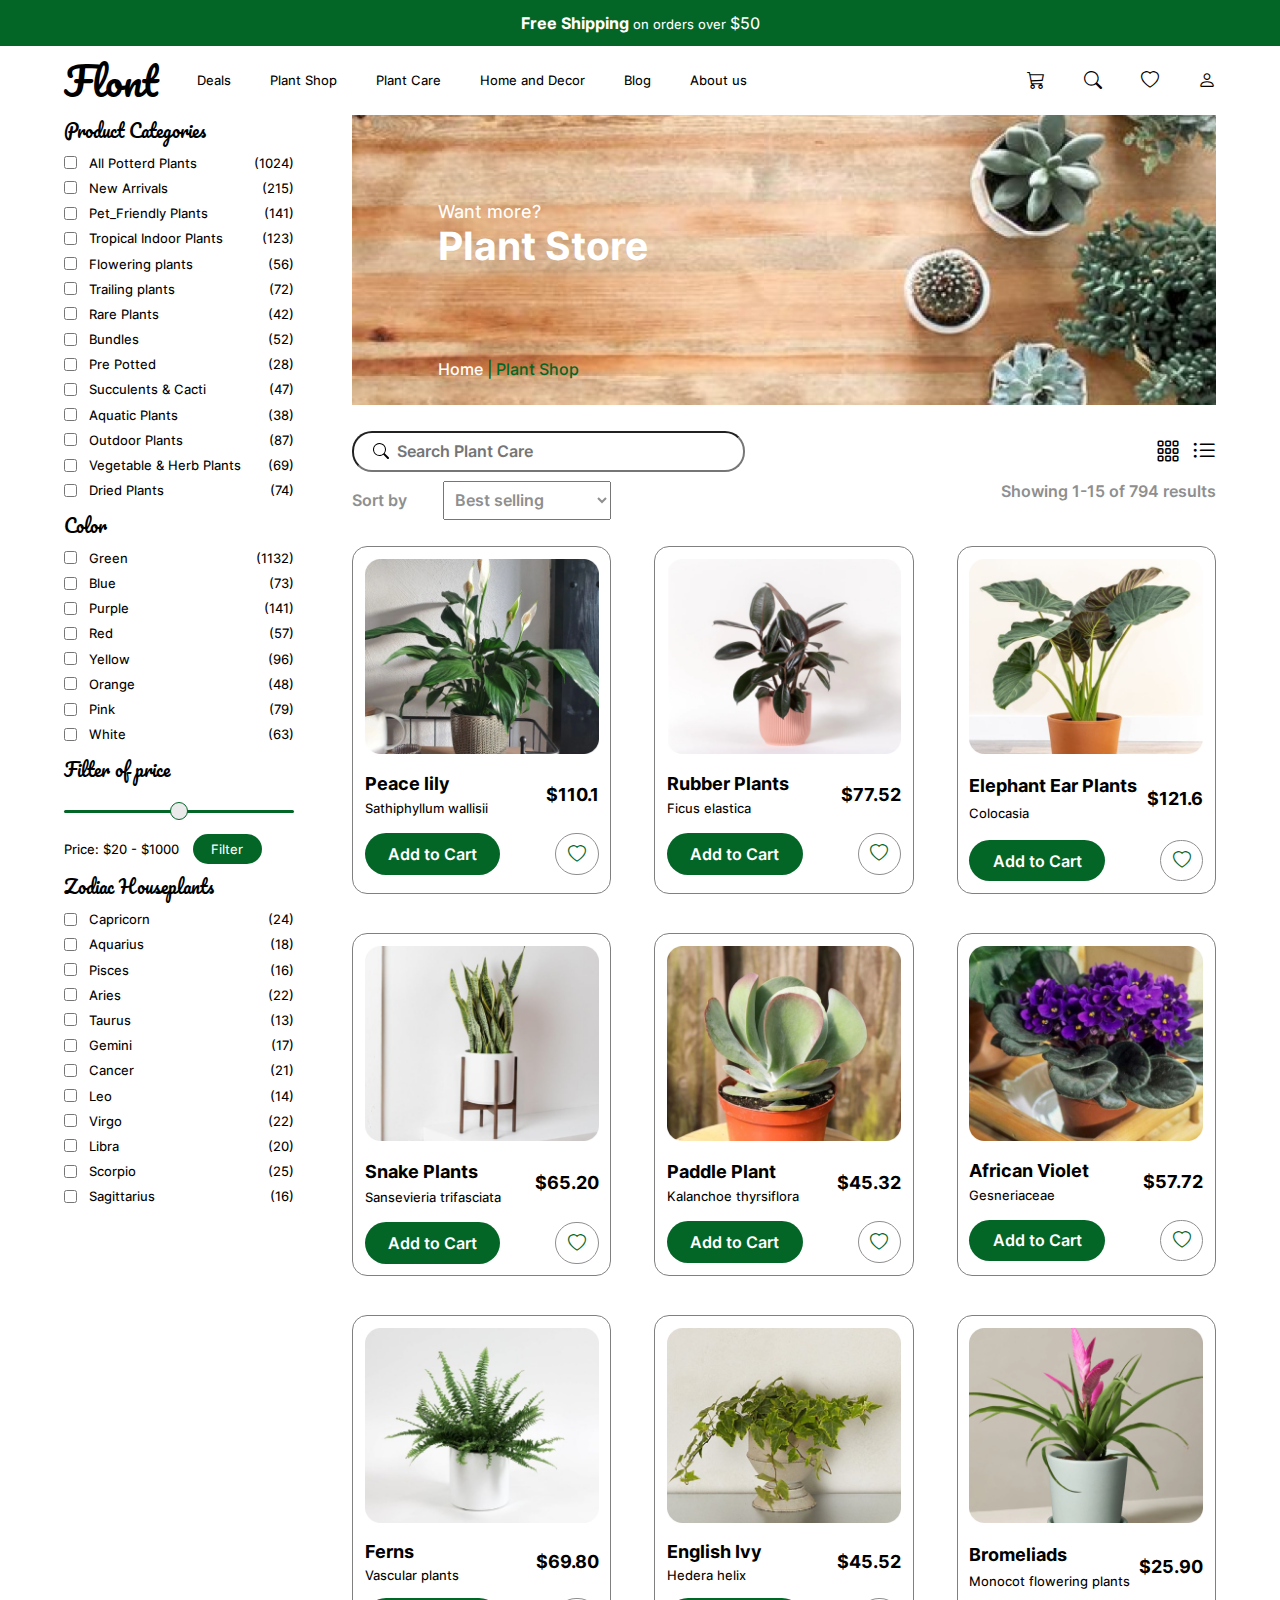
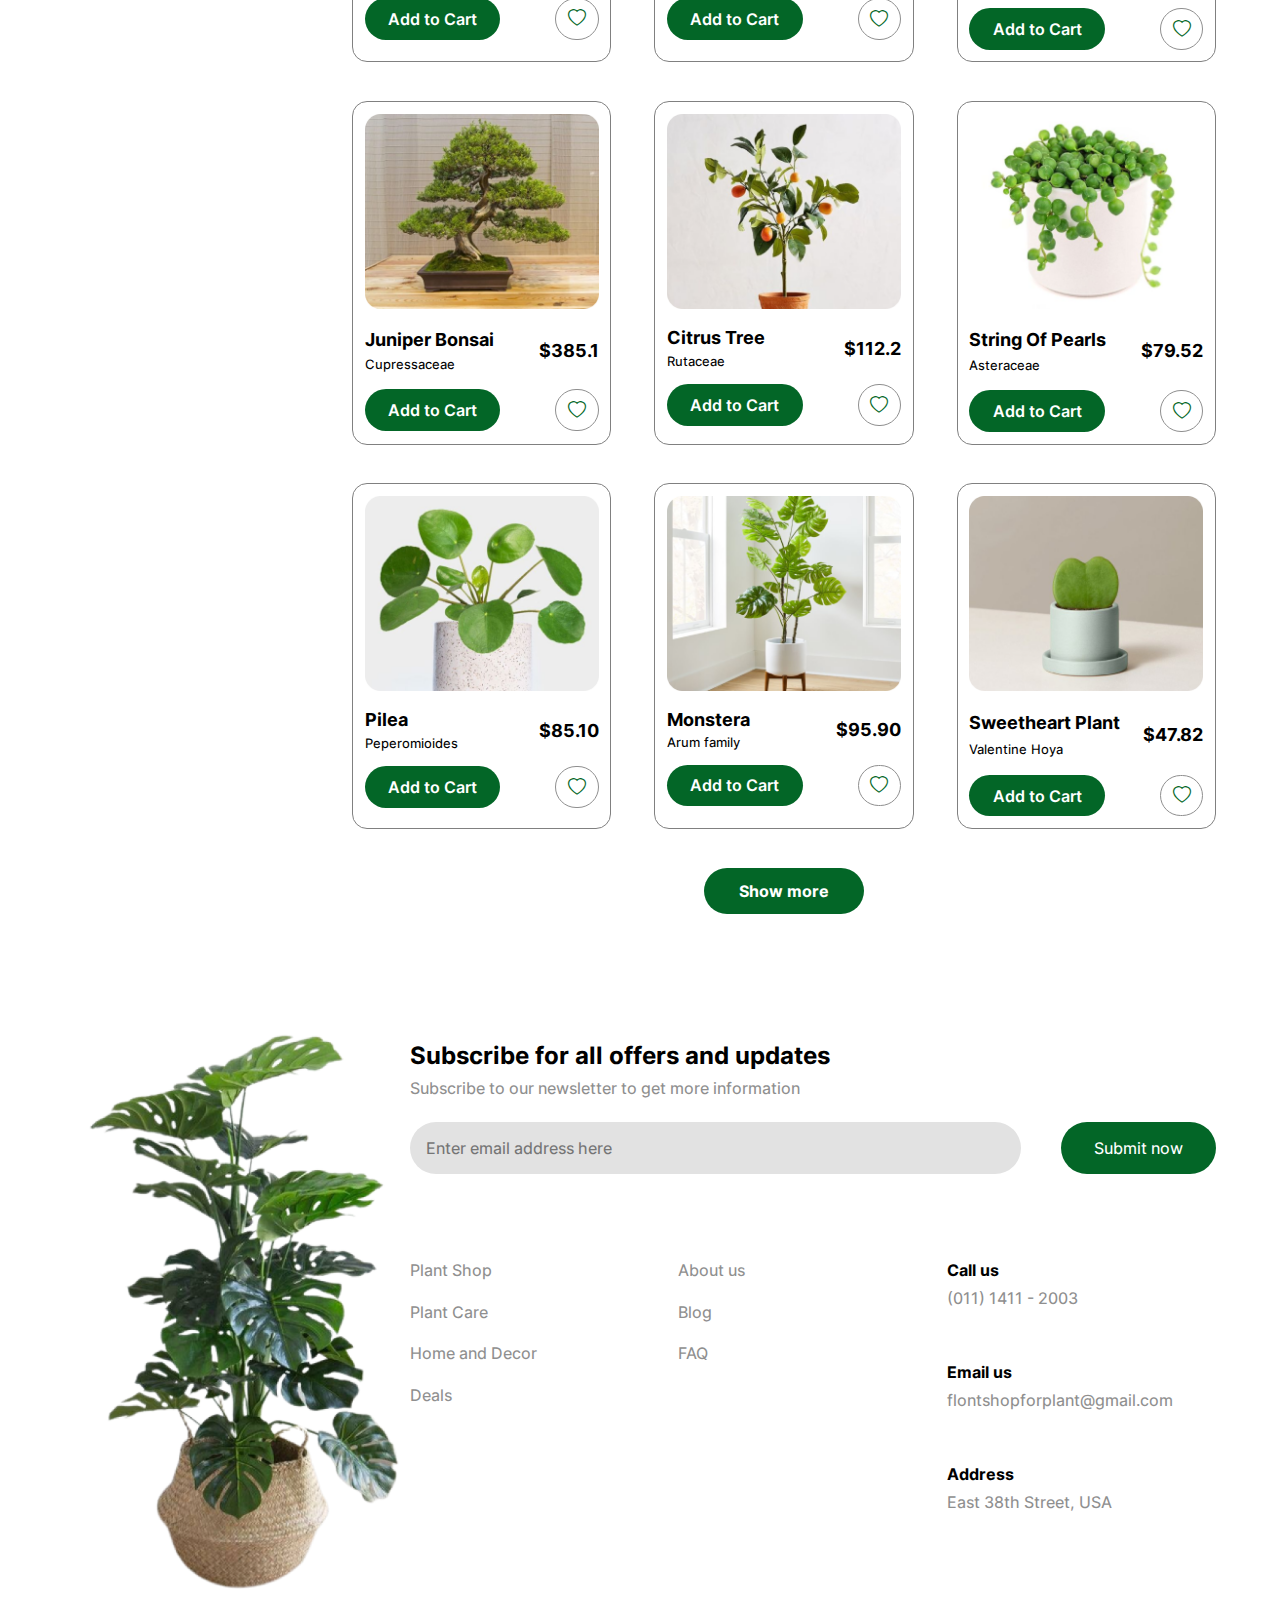
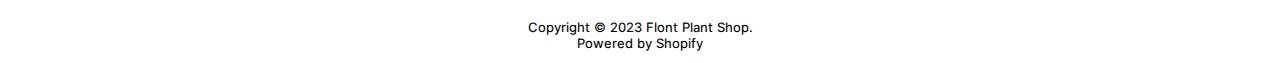
==== index.html @ eca73a9b "screen design" ====
<!DOCTYPE html>
<html lang="en">
  <head>
    <meta charset="UTF-8" />
    <meta http-equiv="X-UA-Compatible" content="IE=edge" />
    <meta name="viewport" content="width=device-width, initial-scale=1.0" />
    <title>Document</title>
    <link rel="stylesheet" href="CssIndex.css" />
    <link rel="stylesheet" href="https://cdn.jsdelivr.net/npm/bootstrap-icons@1.5.0/font/bootstrap-icons.css" />
  </head>
  <body id="body">
    <div id="Header_title">
      <span class="bold medium-title">Free Shipping</span>
      on orders over <span class="medium-title">$50</span>
    </div>
    <div class="container">
      <div id="header">
        <ul>
          <li class="textPaci xx_large_title">Flont</li>
          <li class="linkHover">Deals</li>
          <li class="linkHover">Plant Shop</li>
          <li class="linkHover">Plant Care</li>
          <li class="linkHover">Home and Decor</li>
          <li class="linkHover">Blog</li>
          <li class="linkHover">About us</li>
        </ul>
        <ul>
          <li class="linkHover"><i class="bi bi-cart3 sub-title"></i></li>
          <li class="linkHover"><i class="bi bi-search sub-title"></i></li>
          <li class="linkHover"><i class="bi bi-heart sub-title"></i></li>
          <li class="linkHover"><i class="bi bi-person sub-title"></i></li>
        </ul>
      </div>
      <div id="header_phone">
        <div class="textPaci xx_large_title">Flont</div>
        <ul class="first_nav">
          <li class="linkHover">Deals</li>
          <li class="linkHover">Plant Shop</li>
          <li class="linkHover">Plant Care</li>
          <li class="linkHover">Home and Decor</li>
          <li class="linkHover">Blog</li>
          <li class="linkHover">About us</li>
        </ul>
        <ul class="second_nav">
          <li class="linkHover"><i class="bi bi-cart3 sub-title"></i></li>
          <li class="linkHover"><i class="bi bi-search sub-title"></i></li>
          <li class="linkHover"><i class="bi bi-heart sub-title"></i></li>
          <li class="linkHover"><i class="bi bi-person sub-title"></i></li>
        </ul>
      </div>
      <div id="Content">
        <div id="left-content">
          <div class="filter">
            <div class="filter-title textPaci sub-title">Product Categories</div>
            <div class="filter-form">
              <div class="filter-form-input">
                <input type="checkbox" id="filter_1" />
                <label for="filter_1">All Potterd Plants</label>
                <span>(1024)</span>
              </div>
              <div class="filter-form-input">
                <input type="checkbox" id="filter_2" />
                <label for="filter_2">New Arrivals</label>
                <span>(215)</span>
              </div>
              <div class="filter-form-input">
                <input type="checkbox" id="filter_3" />
                <label for="filter_3">Pet_Friendly Plants</label>
                <span>(141)</span>
              </div>
              <div class="filter-form-input">
                <input type="checkbox" id="filter_4" />
                <label for="filter_4">Tropical Indoor Plants</label>
                <span>(123)</span>
              </div>
              <div class="filter-form-input">
                <input type="checkbox" id="filter_5" />
                <label for="filter_5">Flowering plants</label>
                <span>(56)</span>
              </div>
              <div class="filter-form-input">
                <input type="checkbox" id="filter_6" />
                <label for="filter_6">Trailing plants</label>
                <span>(72)</span>
              </div>
              <div class="filter-form-input">
                <input type="checkbox" id="filter_7" />
                <label for="filter_7">Rare Plants</label>
                <span>(42)</span>
              </div>
              <div class="filter-form-input">
                <input type="checkbox" id="filter_8" />
                <label for="filter_8">Bundles</label>
                <span>(52)</span>
              </div>
              <div class="filter-form-input">
                <input type="checkbox" id="filter_9" />
                <label for="filter_9">Pre Potted</label>
                <span>(28)</span>
              </div>
              <div class="filter-form-input">
                <input type="checkbox" id="filter_10" />
                <label for="filter_10">Succulents & Cacti</label>
                <span>(47)</span>
              </div>
              <div class="filter-form-input">
                <input type="checkbox" id="filter_11" />
                <label for="filter_11">Aquatic Plants</label>
                <span>(38)</span>
              </div>
              <div class="filter-form-input">
                <input type="checkbox" id="filter_12" />
                <label for="filter_12">Outdoor Plants</label>
                <span>(87)</span>
              </div>
              <div class="filter-form-input">
                <input type="checkbox" id="filter_13" />
                <label for="filter_13">Vegetable & Herb Plants</label>
                <span>(69)</span>
              </div>
              <div class="filter-form-input">
                <input type="checkbox" id="filter_14" />
                <label for="filter_14">Dried Plants</label>
                <span>(74)</span>
              </div>
            </div>
          </div>
          <div class="filter">
            <div class="filter-title textPaci sub-title">Color</div>
            <div class="filter-form">
              <div class="filter-form-input">
                <input type="checkbox" id="filter_15" />
                <label for="filter_15">Green</label>
                <span>(1132)</span>
              </div>
              <div class="filter-form-input">
                <input type="checkbox" id="filter_16" />
                <label for="filter_16">Blue</label>
                <span>(73)</span>
              </div>
              <div class="filter-form-input">
                <input type="checkbox" id="filter_17" />
                <label for="filter_17">Purple</label>
                <span>(141)</span>
              </div>
              <div class="filter-form-input">
                <input type="checkbox" id="filter_18" />
                <label for="filter_18">Red</label>
                <span>(57)</span>
              </div>
              <div class="filter-form-input">
                <input type="checkbox" id="filter_19" />
                <label for="filter_19">Yellow</label>
                <span>(96)</span>
              </div>
              <div class="filter-form-input">
                <input type="checkbox" id="filter_20" />
                <label for="filter_20">Orange</label>
                <span>(48)</span>
              </div>
              <div class="filter-form-input">
                <input type="checkbox" id="filter_21" />
                <label for="filter_21">Pink</label>
                <span>(79)</span>
              </div>
              <div class="filter-form-input">
                <input type="checkbox" id="filter_22" />
                <label for="filter_22">White</label>
                <span>(63)</span>
              </div>
            </div>
          </div>
          <div class="filter">
            <div class="filter-title textPaci sub-title">Filter of price</div>
            <div class="filter-form">
              <input type="range" class="inputRange" />
              <div>
                <label for="inputRange">Price: $20 - $1000</label><button class="inputRange_button">Filter</button>
              </div>
            </div>
          </div>
          <div class="filter">
            <div class="filter-title textPaci sub-title">Zodiac Houseplants</div>
            <div class="filter-form">
              <div class="filter-form-input">
                <input type="checkbox" id="filter_23" />
                <label for="filter_23">Capricorn</label>
                <span>(24)</span>
              </div>
              <div class="filter-form-input">
                <input type="checkbox" id="filter_24" />
                <label for="filter_24">Aquarius</label>
                <span>(18)</span>
              </div>
              <div class="filter-form-input">
                <input type="checkbox" id="filter_25" />
                <label for="filter_25">Pisces</label>
                <span>(16)</span>
              </div>
              <div class="filter-form-input">
                <input type="checkbox" id="filter_26" />
                <label for="filter_26">Aries</label>
                <span>(22)</span>
              </div>
              <div class="filter-form-input">
                <input type="checkbox" id="filter_27" />
                <label for="filter_27">Taurus</label>
                <span>(13)</span>
              </div>
              <div class="filter-form-input">
                <input type="checkbox" id="filter_28" />
                <label for="filter_28">Gemini</label>
                <span>(17)</span>
              </div>
              <div class="filter-form-input">
                <input type="checkbox" id="filter_29" />
                <label for="filter_29">Cancer</label>
                <span>(21)</span>
              </div>
              <div class="filter-form-input">
                <input type="checkbox" id="filter_30" />
                <label for="filter_30">Leo</label>
                <span>(14)</span>
              </div>
              <div class="filter-form-input">
                <input type="checkbox" id="filter_31" />
                <label for="filter_31">Virgo</label>
                <span>(22)</span>
              </div>
              <div class="filter-form-input">
                <input type="checkbox" id="filter_32" />
                <label for="filter_32">Libra</label>
                <span>(20)</span>
              </div>
              <div class="filter-form-input">
                <input type="checkbox" id="filter_33" />
                <label for="filter_33">Scorpio</label>
                <span>(25)</span>
              </div>
              <div class="filter-form-input">
                <input type="checkbox" id="filter_34" />
                <label for="filter_34">Sagittarius</label>
                <span>(16)</span>
              </div>
            </div>
          </div>
        </div>
        <div class="right-content">
          <div class="right-content_header filter_white">
            <div class="sub-title">Want more?</div>
            <div class="xx_large_title bold">Plant Store</div>
            <div class="sm-title medium-title">
              Home
              <span class="sm-title medium-title filter_green"> | Plant Shop</span>
            </div>
          </div>
          <div class="right-content_filter">
            <div class="Search">
              <input
                type="text"
                id="right-content_filter_search"
                class="medium-title"
                placeholder="Search Plant Care"
              />
              <span class="algin_center">
                <i class="bi bi-filter icon_default_hover title" id="filter_icon"></i>
                <i class="bi bi-grid-3x3-gap icon_default_hover title"></i>
                <i class="bi bi-list-ul icon_default_hover title"></i>
              </span>
            </div>
            <div class="Sort">
              <div class="sort_input">
                <span class="filter_gray medium-title weight-600-title">Sort by</span>
                <select id="select " class="filter_gray medium-title weight-600-title">
                  <option>Best selling</option>
                  <option>Price</option>
                  <option>Newest</option>
                </select>
              </div>
              <span class="filter_gray sort_result medium-title weight-600-title">Showing 1-15 of 794 results</span>
            </div>
          </div>
          <div class="product-list">
            <div class="product-detail">
              <img src="product_list/product_1.png" />
              <div class="product-infor">
                <div class="product-des">
                  <div class="bold sub-title">Peace lily</div>
                  <div>Sathiphyllum wallisii</div>
                </div>
                <div class="bold sub-title">$110.1</div>
              </div>
              <div class="product-action">
                <button class="addToCart weight-600-title medium-title">Add to Cart</button>
                <button class="markButton"><i class="bi bi-heart sub-title"></i></button>
              </div>
            </div>
            <div class="product-detail">
              <img src="product_list/product_2.png" />
              <div class="product-infor">
                <div class="product-des">
                  <div class="bold sub-title">Rubber Plants</div>
                  <div>Ficus elastica</div>
                </div>
                <div class="bold sub-title">$77.52</div>
              </div>
              <div class="product-action">
                <button class="addToCart weight-600-title medium-title">Add to Cart</button>
                <button class="markButton"><i class="bi bi-heart sub-title"></i></button>
              </div>
            </div>
            <div class="product-detail">
              <img src="product_list/product_3.png" />
              <div class="product-infor">
                <div class="product-des">
                  <div class="bold sub-title">Elephant Ear Plants</div>
                  <div>Colocasia</div>
                </div>
                <div class="bold sub-title">$121.6</div>
              </div>
              <div class="product-action">
                <button class="addToCart weight-600-title medium-title">Add to Cart</button>
                <button class="markButton"><i class="bi bi-heart sub-title"></i></button>
              </div>
            </div>
            <div class="product-detail">
              <img src="product_list/product_4.png" />
              <div class="product-infor">
                <div class="product-des">
                  <div class="bold sub-title">Snake Plants</div>
                  <div>Sansevieria trifasciata</div>
                </div>
                <div class="bold sub-title">$65.20</div>
              </div>
              <div class="product-action">
                <button class="addToCart weight-600-title medium-title">Add to Cart</button>
                <button class="markButton"><i class="bi bi-heart sub-title"></i></button>
              </div>
            </div>
            <div class="product-detail">
              <img src="product_list/product_5.png" />
              <div class="product-infor">
                <div class="product-des">
                  <div class="bold sub-title">Paddle Plant</div>
                  <div>Kalanchoe thyrsiflora</div>
                </div>
                <div class="bold sub-title">$45.32</div>
              </div>
              <div class="product-action">
                <button class="addToCart weight-600-title medium-title">Add to Cart</button>
                <button class="markButton"><i class="bi bi-heart sub-title"></i></button>
              </div>
            </div>
            <div class="product-detail">
              <img src="product_list/product_6.png" />
              <div class="product-infor">
                <div class="product-des">
                  <div class="bold sub-title">African Violet</div>
                  <div>Gesneriaceae</div>
                </div>
                <div class="bold sub-title">$57.72</div>
              </div>
              <div class="product-action">
                <button class="addToCart weight-600-title medium-title">Add to Cart</button>
                <button class="markButton"><i class="bi bi-heart sub-title"></i></button>
              </div>
            </div>
            <div class="product-detail">
              <img src="product_list/product_7.png" />
              <div class="product-infor">
                <div class="product-des">
                  <div class="bold sub-title">Ferns</div>
                  <div>Vascular plants</div>
                </div>
                <div class="bold sub-title">$69.80</div>
              </div>
              <div class="product-action">
                <button class="addToCart weight-600-title medium-title">Add to Cart</button>
                <button class="markButton"><i class="bi bi-heart sub-title"></i></button>
              </div>
            </div>
            <div class="product-detail">
              <img src="product_list/product_8.png" />
              <div class="product-infor">
                <div class="product-des">
                  <div class="bold sub-title">English Ivy</div>
                  <div>Hedera helix</div>
                </div>
                <div class="bold sub-title">$45.52</div>
              </div>
              <div class="product-action">
                <button class="addToCart weight-600-title medium-title">Add to Cart</button>
                <button class="markButton"><i class="bi bi-heart sub-title"></i></button>
              </div>
            </div>
            <div class="product-detail">
              <img src="product_list/product_9.png" />
              <div class="product-infor">
                <div class="product-des">
                  <div class="bold sub-title">Bromeliads</div>
                  <div>Monocot flowering plants</div>
                </div>
                <div class="bold sub-title">$25.90</div>
              </div>
              <div class="product-action">
                <button class="addToCart weight-600-title medium-title">Add to Cart</button>
                <button class="markButton"><i class="bi bi-heart sub-title"></i></button>
              </div>
            </div>
            <div class="product-detail">
              <img src="product_list/product_10.png" />
              <div class="product-infor">
                <div class="product-des">
                  <div class="bold sub-title">Juniper Bonsai</div>
                  <div>Cupressaceae</div>
                </div>
                <div class="bold sub-title">$385.1</div>
              </div>
              <div class="product-action">
                <button class="addToCart weight-600-title medium-title">Add to Cart</button>
                <button class="markButton"><i class="bi bi-heart sub-title"></i></button>
              </div>
            </div>
            <div class="product-detail">
              <img src="product_list/product_11.png" />
              <div class="product-infor">
                <div class="product-des">
                  <div class="bold sub-title">Citrus Tree</div>
                  <div>Rutaceae</div>
                </div>
                <div class="bold sub-title">$112.2</div>
              </div>
              <div class="product-action">
                <button class="addToCart weight-600-title medium-title">Add to Cart</button>
                <button class="markButton"><i class="bi bi-heart sub-title"></i></button>
              </div>
            </div>
            <div class="product-detail">
              <img src="product_list/product_12.png" />
              <div class="product-infor">
                <div class="product-des">
                  <div class="bold sub-title">String Of Pearls</div>
                  <div>Asteraceae</div>
                </div>
                <div class="bold sub-title">$79.52</div>
              </div>
              <div class="product-action">
                <button class="addToCart weight-600-title medium-title">Add to Cart</button>
                <button class="markButton"><i class="bi bi-heart sub-title"></i></button>
              </div>
            </div>
            <div class="product-detail">
              <img src="product_list/product_13.png" />
              <div class="product-infor">
                <div class="product-des">
                  <div class="bold sub-title">Pilea</div>
                  <div>Peperomioides</div>
                </div>
                <div class="bold sub-title">$85.10</div>
              </div>
              <div class="product-action">
                <button class="addToCart weight-600-title medium-title">Add to Cart</button>
                <button class="markButton"><i class="bi bi-heart sub-title"></i></button>
              </div>
            </div>
            <div class="product-detail">
              <img src="product_list/product_14.png" />
              <div class="product-infor">
                <div class="product-des">
                  <div class="bold sub-title">Monstera</div>
                  <div>Arum family</div>
                </div>
                <div class="bold sub-title">$95.90</div>
              </div>
              <div class="product-action">
                <button class="addToCart weight-600-title medium-title">Add to Cart</button>
                <button class="markButton"><i class="bi bi-heart sub-title"></i></button>
              </div>
            </div>
            <div class="product-detail">
              <img src="product_list/product_15.png" />
              <div class="product-infor">
                <div class="product-des">
                  <div class="bold sub-title">Sweetheart Plant</div>
                  <div>Valentine Hoya</div>
                </div>
                <div class="bold sub-title">$47.82</div>
              </div>
              <div class="product-action">
                <button class="addToCart weight-600-title medium-title">Add to Cart</button>
                <button class="markButton"><i class="bi bi-heart sub-title"></i></button>
              </div>
            </div>
          </div>
          <button class="showMoreButton medium-title bold justity_center">Show more</button>
        </div>
      </div>
      <div class="footer">
        <div class="left-footer">
          <img src="product_list/product_footer.png" />
        </div>
        <div class="right-footer">
          <div class="bold title margin_1_b">Subscribe for all offers and updates</div>
          <div class="medium-title filter_gray margin_1_b">Subscribe to our newsletter to get more information</div>
          <div class="enterEmailForm">
            <input type="text" class="medium-title" placeholder="Enter email address here" />
            <button class="medium-title">Submit now</button>
          </div>
          <div class="optionFooterList">
            <div class="option">
              <div>Plant Shop</div>
              <div>Plant Care</div>
              <div>Home and Decor</div>
              <div>Deals</div>
            </div>
            <div class="option">
              <div>About us</div>
              <div>Blog</div>
              <div>FAQ</div>
            </div>
            <div class="option">
              <div class="contact">
                <p class="filter_black bold">Call us</p>
                <p>(011) 1411 - 2003</p>
              </div>
              <div class="contact">
                <p class="filter_black bold">Email us</p>
                <p>flontshopforplant@gmail.com</p>
              </div>
              <div class="contact">
                <p class="filter_black bold">Address</p>
                <p>East 38th Street, USA</p>
              </div>
            </div>
          </div>
        </div>
      </div>
      <div class="Footer_title">
        Copyright © 2023 Flont Plant Shop.<br />
        Powered by Shopify
      </div>
    </div>
  </body>
  <script src="script.js"></script>
</html>
---- CssIndex.css ----
* {
  font-family: Inter;
  font-weight: 450;
  font-size: small;
  margin: 0;
}
:root {
  --main-text-color: white;
  --main-green-color: #036627;
  --main-gray-color: rgb(143, 143, 143);
}
@font-face {
  font-family: "Inter";
  src: url("Inter/Inter-VariableFont_slnt\,wght.ttf") format("truetype");
}
@font-face {
  font-family: "Pacifico";
  src: url("Pacifico/Pacifico-Regular.ttf") format("truetype");
}
.textPaci {
  font-family: Pacifico;
}
.xx_large_title {
  font-size: 3rem;
}
.title {
  font-size: x-large;
}
.bold {
  font-weight: bold;
}
.sub-title {
  font-size: large;
}
.medium-title {
  font-size: medium;
}
.weight-600-title {
  font-weight: 600;
}
.algin_center {
  display: flex;
  align-items: center;
}
.justity_center {
  display: flex;
  margin: auto;
}

.filter_gray {
  color: var(--main-gray-color);
}
.filter_green {
  color: var(--main-green-color);
}
.filter_white {
  color: var(--main-text-color);
}
.filter_black {
  color: black !important;
}
.linkHover:hover {
  color: var(--main-green-color);
  font-weight: bold;
}
.container {
  margin: 0 5%;
}
#Header_title {
  width: 100%;
  padding: 1% 0;
  text-align: center;
  background-color: var(--main-green-color);
  color: var(--main-text-color);
}
.Footer_title {
  width: 100%;
  padding: 1% 0;
  text-align: center;
}
#header {
  display: flex;
  justify-content: space-between;
}
#header_phone {
  display: none;
}
#header ul {
  list-style: none;
  display: flex;
  gap: 3rem;
  align-items: center;
  padding-left: 0;
}
#Content {
  display: flex;
  margin-bottom: 8%;
}
#left-content {
  width: 20%;
  margin-right: 5%;
}
.right-content {
  width: 75%;
}
.right-content_header {
  background-image: url("Rectangle\ 119.png");
  background-size: auto 100%;
  width: 80%;
  padding: 10% 10% 3% 10%;
}
.sm-title {
  margin-top: 13%;
  font-weight: 500;
}
.filter {
  margin-bottom: 3%;
}
.filter-title {
  padding-bottom: 2%;
}
.filter-form-input {
  padding: 2% 0;
  display: flex;
  align-items: center;
  position: relative;
}
.filter-form-input input {
  margin-right: 5%;
  border: 1px solid;
}
.filter-form-input span {
  position: absolute;
  right: 0;
}
.right-content_filter {
  margin: 3% 0;
}
.Search {
  display: flex;
  justify-content: space-between;
  margin-bottom: 1%;
}
.Search span {
  width: 7%;
  display: flex;
  justify-content: space-between;
}
.icon_default_hover:hover {
  background-color: var(--main-green-color);
  color: var(--main-text-color);
  padding: 6% 9%;
  border-radius: 30px;
}
#filter_icon {
  display: none;
}
#right-content_filter_search {
  background: url(search.svg) no-repeat scroll 5% 50%;
  padding: 1% 0;
  display: flex;
  align-items: center;
  padding-left: 5%;
  border-radius: 20px;
  width: 40%;
  font-weight: 600;
}
.Sort {
  display: flex;
  justify-content: space-between;
}
.sort_input {
  width: 30%;
  display: flex;
  justify-content: space-between;
  align-items: center;
}
.sort_input select {
  width: 65%;
  padding: 3% 3%;
}
.product-list {
  display: grid;
  grid-template-columns: 1fr 1fr 1fr;
  gap: 0 5%;
}
.product-detail {
  border: 1px solid gray;
  padding: 4.5%;
  border-radius: 15px;
  margin-bottom: 15%;
}
.product-detail img {
  width: 100%;
  height: auto;
}
.product-infor {
  display: flex;
  justify-content: space-between;
  align-items: center;
  margin: 4.5% 0;
}
.product-des div {
  margin: 5% 0;
}
.product-action {
  display: flex;
  justify-content: space-between;
}
.addToCart {
  background-color: var(--main-green-color);
  padding: 3% 10%;
  color: var(--main-text-color);
  border-radius: 30px;
  border: none;
}
.addToCart:active {
  background-color: var(--main-gray-color);
}
.markButton {
  background-color: var(--main-text-color);
  border: 1px solid var(--main-gray-color);
  color: var(--main-green-color);
  padding: 4% 5%;
  border-radius: 30px;
}
.markButton:active {
  background-color: rgb(255, 101, 101);
}
.showMoreButton {
  background-color: var(--main-green-color);
  padding: 1.5% 4%;
  color: var(--main-text-color);
  border-radius: 30px;
  border: none;
}
.showMoreButton:active {
  background-color: var(--main-gray-color);
  padding: 1.5% 4%;
  color: var(--main-text-color);
  border-radius: 30px;
  border: none;
}
.footer {
  width: 100%;
  display: flex;
}
.left-footer {
  width: 30%;
}
.left-footer img {
  width: 100%;
  height: auto;
}
.right-footer {
  width: 70%;
  margin-top: 3%;
}
.enterEmailForm {
  display: flex;
  margin: 3% 0;
}
.enterEmailForm input {
  width: 75%;
  margin-right: 5%;
  padding: 2%;
  background-color: rgb(226, 226, 226);
  border-radius: 30px;
  border: none;
}
.enterEmailForm button {
  width: 20%;
  background-color: var(--main-green-color);
  color: var(--main-text-color);
  border-radius: 30px;
  border: none;
}
.enterEmailForm button:active {
  background-color: var(--main-gray-color);
  color: var(--main-text-color);
  border-radius: 30px;
  border: none;
}
.optionFooterList {
  display: flex;
  justify-content: space-between;
  margin-top: 8%;
}
.optionFooterList .option {
  width: 40%;
}
.optionFooterList .option div {
  margin: 8% 0;
  color: var(--main-gray-color);
  font-size: medium;
}
.optionFooterList .option .contact {
  margin-bottom: 20%;
  color: var(--main-gray-color);
  font-size: medium;
}
.optionFooterList .option div p {
  margin-bottom: 3%;
  color: var(--main-gray-color);
  font-size: medium;
}
.margin_1_b {
  margin-bottom: 1%;
}
@media only screen and (max-width: 1000px) {
  * {
    margin: 0;
    font-size: 10px;
  }
  .xx_large_title {
    font-size: 2rem;
  }
  .title {
    font-size: large;
  }
  .sub-title {
    font-size: small;
  }
  .medium-title {
    font-size: small;
  }
  #header {
    display: none;
  }
  #header_phone {
    display: block;
  }
  #header_phone div {
    display: flex;
    justify-content: center;
  }
  #header_phone .first_nav {
    list-style: none;
    display: flex;
    justify-content: space-between;
    align-items: center;
    padding-left: 0;
    margin-bottom: 3%;
  }
  #header_phone .second_nav {
    list-style: none;
    display: flex;
    justify-content: end;
    align-items: center;
    gap: 5%;
    padding-left: 0;
    margin-bottom: 3%;
  }
  #Content {
    width: 100%;
  }
  #left-content {
    background-color: var(--main-text-color);
    display: none;
    position: fixed;
    width: 40%;
    margin: 0;
    scroll-behavior: smooth;
    overflow: scroll;
    height: 100%;
    padding: 0% 3% 3% 1%;
  }
  #filter_icon {
    display: block;
  }
  .right-content {
    width: 100%;
  }
  .right-content_header {
    width: 80%;
  }
  #right-content_filter_search {
    background: url(search.svg) no-repeat scroll 5% 50%;
    padding: 2% 0;
    display: flex;
    align-items: center;
    padding-left: 10%;
    border-radius: 20px;
    width: 40%;
    font-weight: 600;
  }
  .Search span {
    width: 12%;
    display: flex;
    justify-content: space-between;
  }
  .sort_input {
    display: block;
    align-items: center;
  }
  .sort_input select {
    width: 100%;
  }
  .product-list {
    display: grid;
    grid-template-columns: 1fr 1fr 1fr;
    gap: 0 3%;
  }
  .product-detail {
    border: 1px solid gray;
    padding: 4.5%;
    border-radius: 15px;
    margin-bottom: 15%;
  }
  .optionFooterList {
    display: grid;
    grid-template-columns: 1fr 1fr;
    margin-top: 8%;
  }
  .optionFooterList .option {
    margin-bottom: 5%;
  }
  .optionFooterList .option div {
    margin: 5% 0;
    color: var(--main-gray-color);
    font-size: small;
  }
  .optionFooterList .option .contact {
    margin-bottom: 20%;
    color: var(--main-gray-color);
    font-size: small;
  }
  .optionFooterList .option div p {
    margin-bottom: 3%;
    color: var(--main-gray-color);
    font-size: small;
  }
  .enterEmailForm button {
    width: 20%;
    background-color: var(--main-green-color);
    color: var(--main-text-color);
    border-radius: 30px;
    font-size: smaller;
  }
}
@media only screen and (max-width: 500px) {
  * {
    margin: 0;
    font-size: 10px;
  }
  .xx_large_title {
    font-size: 2rem;
  }
  .title {
    font-size: large;
  }
  .sub-title {
    font-size: small;
  }
  .medium-title {
    font-size: small;
  }
  #header {
    display: none;
    background-color: var(--main-text-color);
  }
  #header_phone {
    display: block;
  }
  #header_phone div {
    display: flex;
    justify-content: center;
  }
  #header_phone .first_nav {
    list-style: none;
    display: flex;
    justify-content: space-between;
    align-items: center;
    padding-left: 0;
    margin-bottom: 3%;
  }
  #header_phone .second_nav {
    list-style: none;
    display: flex;
    justify-content: end;
    align-items: center;
    gap: 5%;
    padding-left: 0;
    margin-bottom: 3%;
  }
  #Content {
    width: 100%;
  }
  #left-content {
    background-color: var(--main-text-color);
    display: none;
    position: fixed;
    width: 50%;
    scroll-behavior: smooth;
    overflow: scroll;
    height: 100%;
    padding: 0% 3% 3% 1%;
  }
  #filter_icon {
    display: block;
  }
  .right-content {
    width: 100%;
  }
  .right-content_header {
    width: 80%;
  }
  #right-content_filter_search {
    background: url(search.svg) no-repeat scroll 5% 50%;
    padding: 2% 0;
    display: flex;
    align-items: center;
    padding-left: 10%;
    border-radius: 20px;
    width: 40%;
    font-weight: 600;
  }
  .Search span {
    width: 25%;
    display: flex;
    justify-content: space-between;
  }
  .sort_input {
    display: block;
    align-items: center;
  }
  .sort_input select {
    width: 100%;
  }

  .product-list {
    display: grid;
    grid-template-columns: 1fr 1fr;
    gap: 0 3%;
  }
  .product-detail {
    border: 1px solid gray;
    padding: 4.5%;
    border-radius: 15px;
    margin-bottom: 15%;
  }
  .optionFooterList {
    display: grid;
    grid-template-columns: 1fr 1fr;
    margin-top: 8%;
  }
  .optionFooterList .option {
    margin-bottom: 5%;
  }
  .optionFooterList .option div {
    margin: 5% 0;
    color: var(--main-gray-color);
    font-size: small;
  }
  .optionFooterList .option .contact {
    margin-bottom: 20%;
    color: var(--main-gray-color);
    font-size: small;
  }
  .optionFooterList .option div p {
    margin-bottom: 3%;
    color: var(--main-gray-color);
    font-size: small;
  }
  .enterEmailForm button {
    width: 20%;
    background-color: var(--main-green-color);
    color: var(--main-text-color);
    border-radius: 30px;
    font-size: smaller;
  }
}

.inputRange_button {
  padding: 3% 8%;
  margin-left: 6%;
  color: var(--main-text-color);
  border-radius: 20px;
  border: var(--main-gray-color);
  background-color: var(--main-green-color);
}
.inputRange_button:active {
  padding: 3% 8%;
  margin-left: 6%;
  color: var(--main-text-color);
  border-radius: 20px;
  border: var(--main-green-color);
  background-color: var(--main-gray-color);
}

input[type="range"] {
  height: 25px;
  -webkit-appearance: none;
  margin: 10px 0;
  width: 100%;
}
input[type="range"]:focus {
  outline: none;
}
input[type="range"]::-webkit-slider-runnable-track {
  width: 100%;
  height: 3px;
  cursor: pointer;
  animate: 0.2s;
  box-shadow: 0px 0px 0px #000000;
  background: #036627;
  border-radius: 4px;
  border: 0px solid #000000;
}
input[type="range"]::-webkit-slider-thumb {
  box-shadow: 0px 0px 0px #bababa;
  border: 1px solid #036627;
  height: 18px;
  width: 18px;
  border-radius: 16px;
  background: #ebebeb;
  cursor: pointer;
  -webkit-appearance: none;
  margin-top: -8px;
}
input[type="range"]:focus::-webkit-slider-runnable-track {
  background: #036627;
}
input[type="range"]::-moz-range-track {
  width: 100%;
  height: 3px;
  cursor: pointer;
  animate: 0.2s;
  box-shadow: 0px 0px 0px #000000;
  background: #036627;
  border-radius: 4px;
  border: 0px solid #000000;
}
input[type="range"]::-moz-range-thumb {
  box-shadow: 0px 0px 0px #bababa;
  border: 1px solid #036627;
  height: 18px;
  width: 18px;
  border-radius: 16px;
  background: #ebebeb;
  cursor: pointer;
}
input[type="range"]::-ms-track {
  width: 100%;
  height: 3px;
  cursor: pointer;
  animate: 0.2s;
  background: transparent;
  border-color: transparent;
  color: transparent;
}
input[type="range"]::-ms-fill-lower {
  background: #036627;
  border: 0px solid #000000;
  border-radius: 8px;
  box-shadow: 0px 0px 0px #000000;
}
input[type="range"]::-ms-fill-upper {
  background: #036627;
  border: 0px solid #000000;
  border-radius: 8px;
  box-shadow: 0px 0px 0px #000000;
}
input[type="range"]::-ms-thumb {
  margin-top: 1px;
  box-shadow: 0px 0px 0px #bababa;
  border: 1px solid #036627;
  height: 18px;
  width: 18px;
  border-radius: 16px;
  background: #ebebeb;
  cursor: pointer;
}
input[type="range"]:focus::-ms-fill-lower {
  background: #036627;
}
input[type="range"]:focus::-ms-fill-upper {
  background: #036627;
}
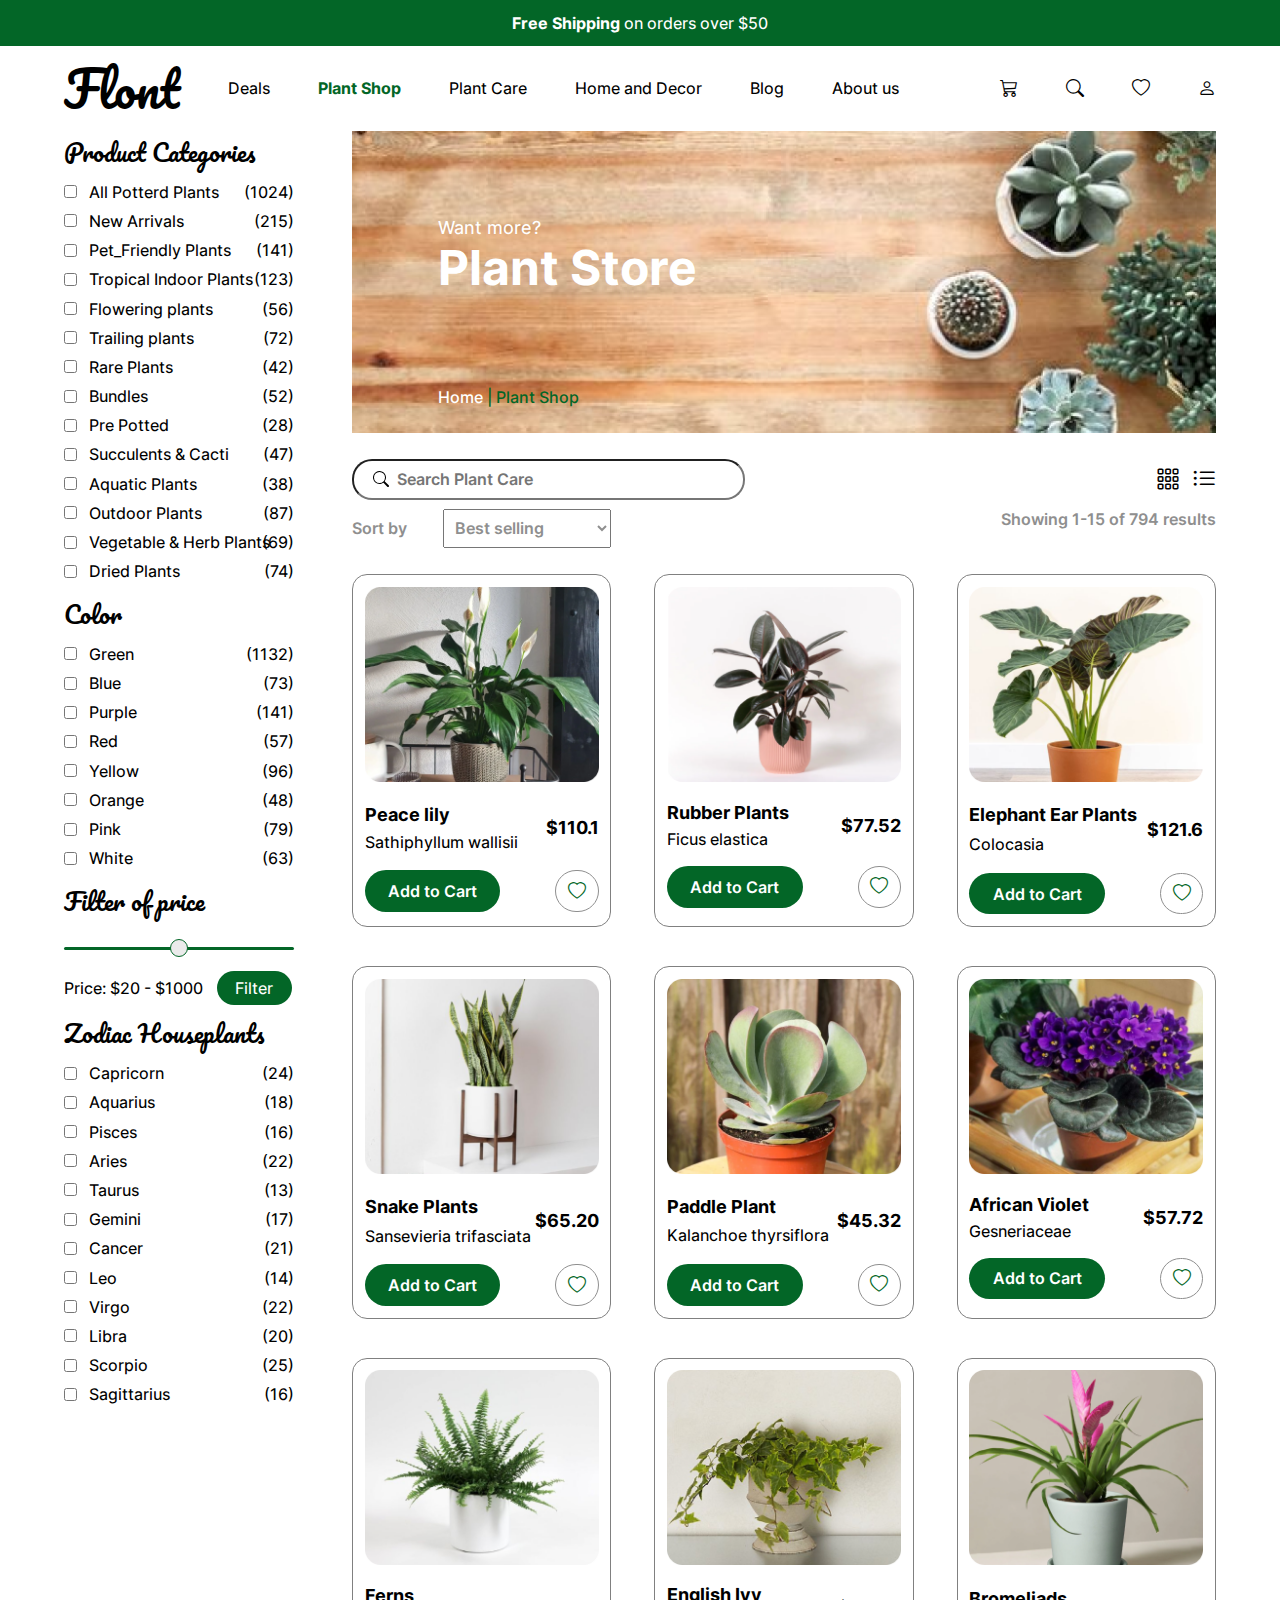
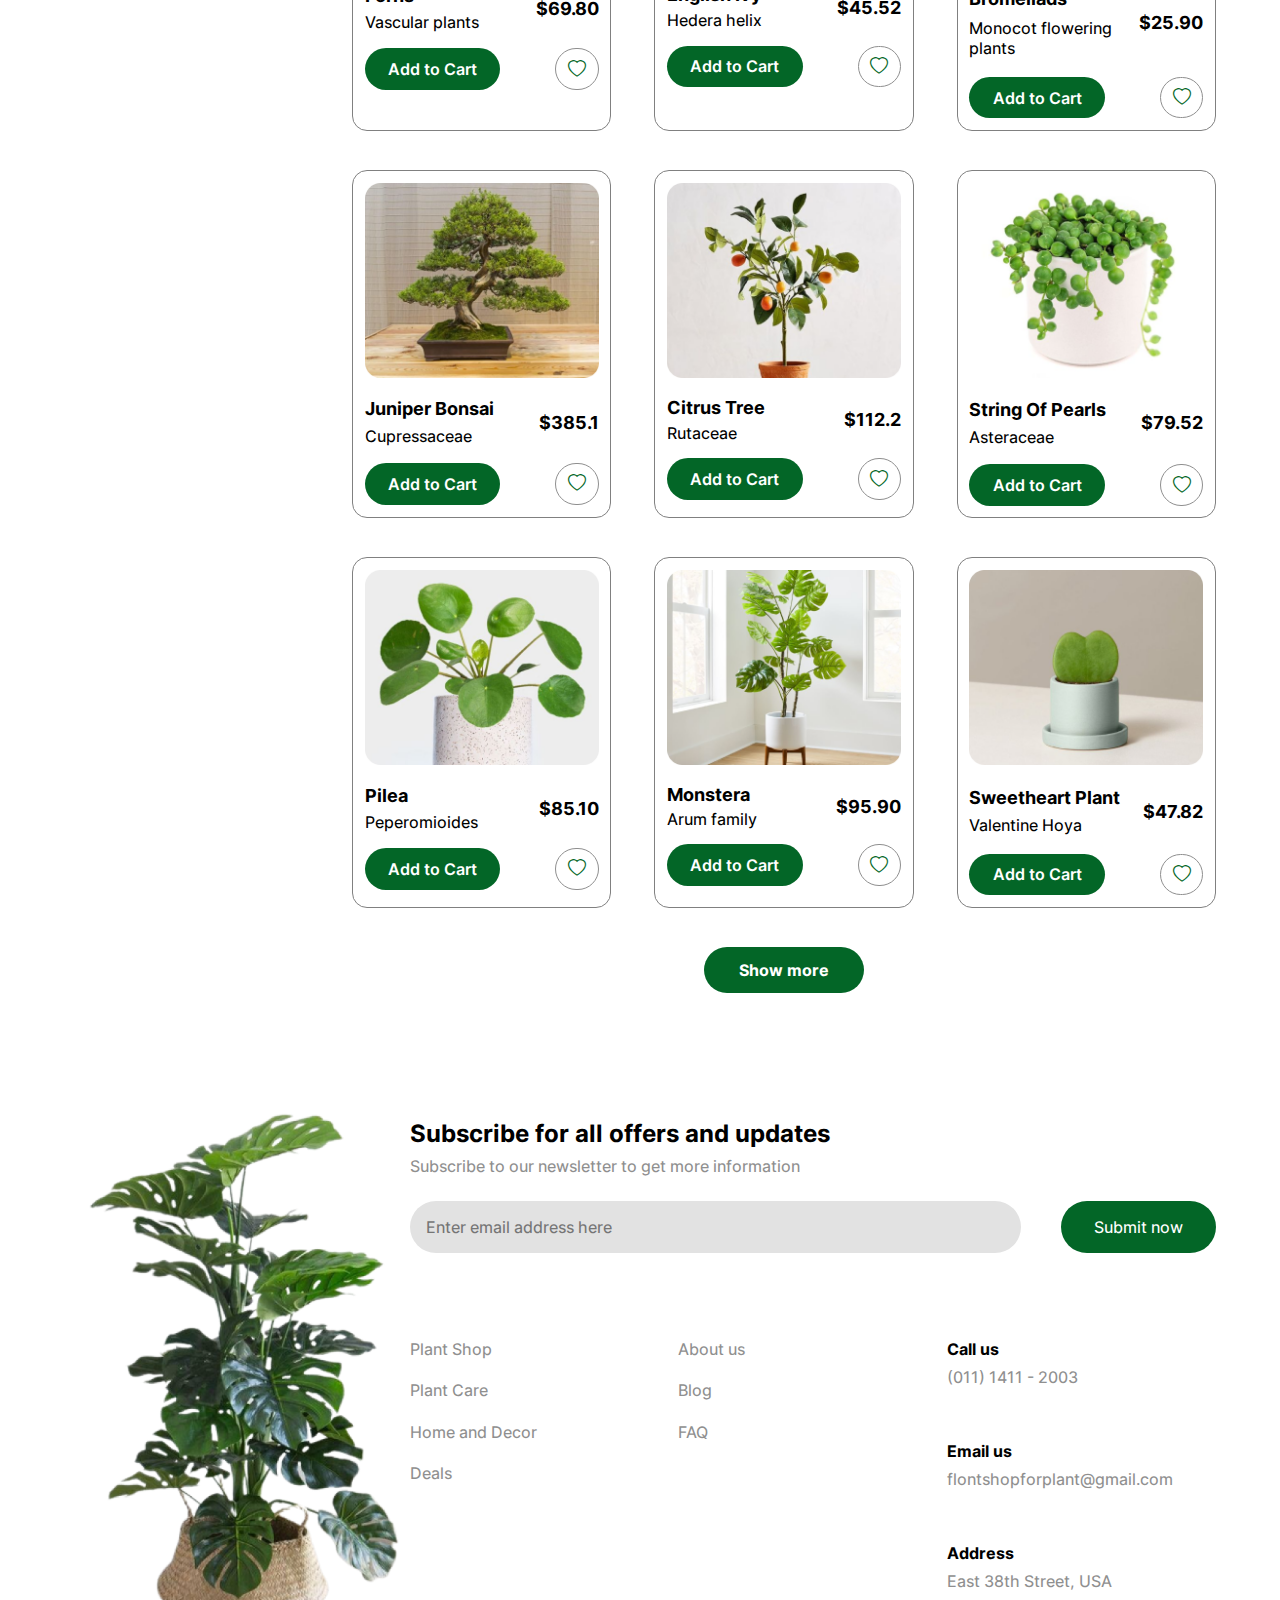
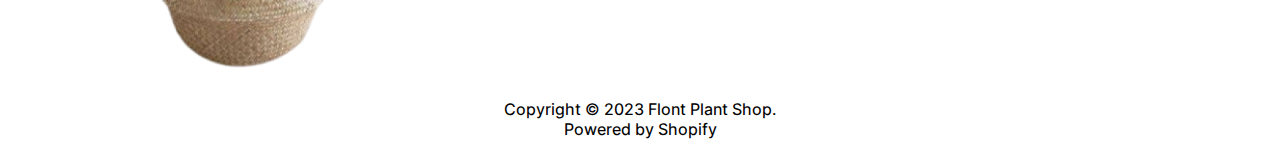
==== commit 29c666c1: "new update design" ====
--- a/index.html
+++ b/index.html
@@ -17,12 +17,12 @@
       <div id="header">
         <ul>
           <li class="textPaci xx_large_title">Flont</li>
-          <li class="linkHover">Deals</li>
-          <li class="linkHover">Plant Shop</li>
-          <li class="linkHover">Plant Care</li>
-          <li class="linkHover">Home and Decor</li>
-          <li class="linkHover">Blog</li>
-          <li class="linkHover">About us</li>
+          <li class="linkHover medium-title">Deals</li>
+          <li class="linkHover medium-title filter_green bold">Plant Shop</li>
+          <li class="linkHover medium-title">Plant Care</li>
+          <li class="linkHover medium-title">Home and Decor</li>
+          <li class="linkHover medium-title">Blog</li>
+          <li class="linkHover medium-title">About us</li>
         </ul>
         <ul>
           <li class="linkHover"><i class="bi bi-cart3 sub-title"></i></li>
@@ -51,7 +51,7 @@
       <div id="Content">
         <div id="left-content">
           <div class="filter">
-            <div class="filter-title textPaci sub-title">Product Categories</div>
+            <div class="filter-title textPaci title">Product Categories</div>
             <div class="filter-form">
               <div class="filter-form-input">
                 <input type="checkbox" id="filter_1" />
@@ -126,7 +126,7 @@
             </div>
           </div>
           <div class="filter">
-            <div class="filter-title textPaci sub-title">Color</div>
+            <div class="filter-title textPaci title">Color</div>
             <div class="filter-form">
               <div class="filter-form-input">
                 <input type="checkbox" id="filter_15" />
@@ -171,7 +171,7 @@
             </div>
           </div>
           <div class="filter">
-            <div class="filter-title textPaci sub-title">Filter of price</div>
+            <div class="filter-title textPaci title">Filter of price</div>
             <div class="filter-form">
               <input type="range" class="inputRange" />
               <div>
@@ -180,7 +180,7 @@
             </div>
           </div>
           <div class="filter">
-            <div class="filter-title textPaci sub-title">Zodiac Houseplants</div>
+            <div class="filter-title textPaci title">Zodiac Houseplants</div>
             <div class="filter-form">
               <div class="filter-form-input">
                 <input type="checkbox" id="filter_23" />
--- a/CssIndex.css
+++ b/CssIndex.css
@@ -1,7 +1,7 @@
 * {
   font-family: Inter;
   font-weight: 450;
-  font-size: small;
+  font-size: medium;
   margin: 0;
 }
 :root {
@@ -225,7 +225,7 @@
   border-radius: 30px;
 }
 .markButton:active {
-  background-color: rgb(255, 101, 101);
+  background-color: red;
 }
 .showMoreButton {
   background-color: var(--main-green-color);
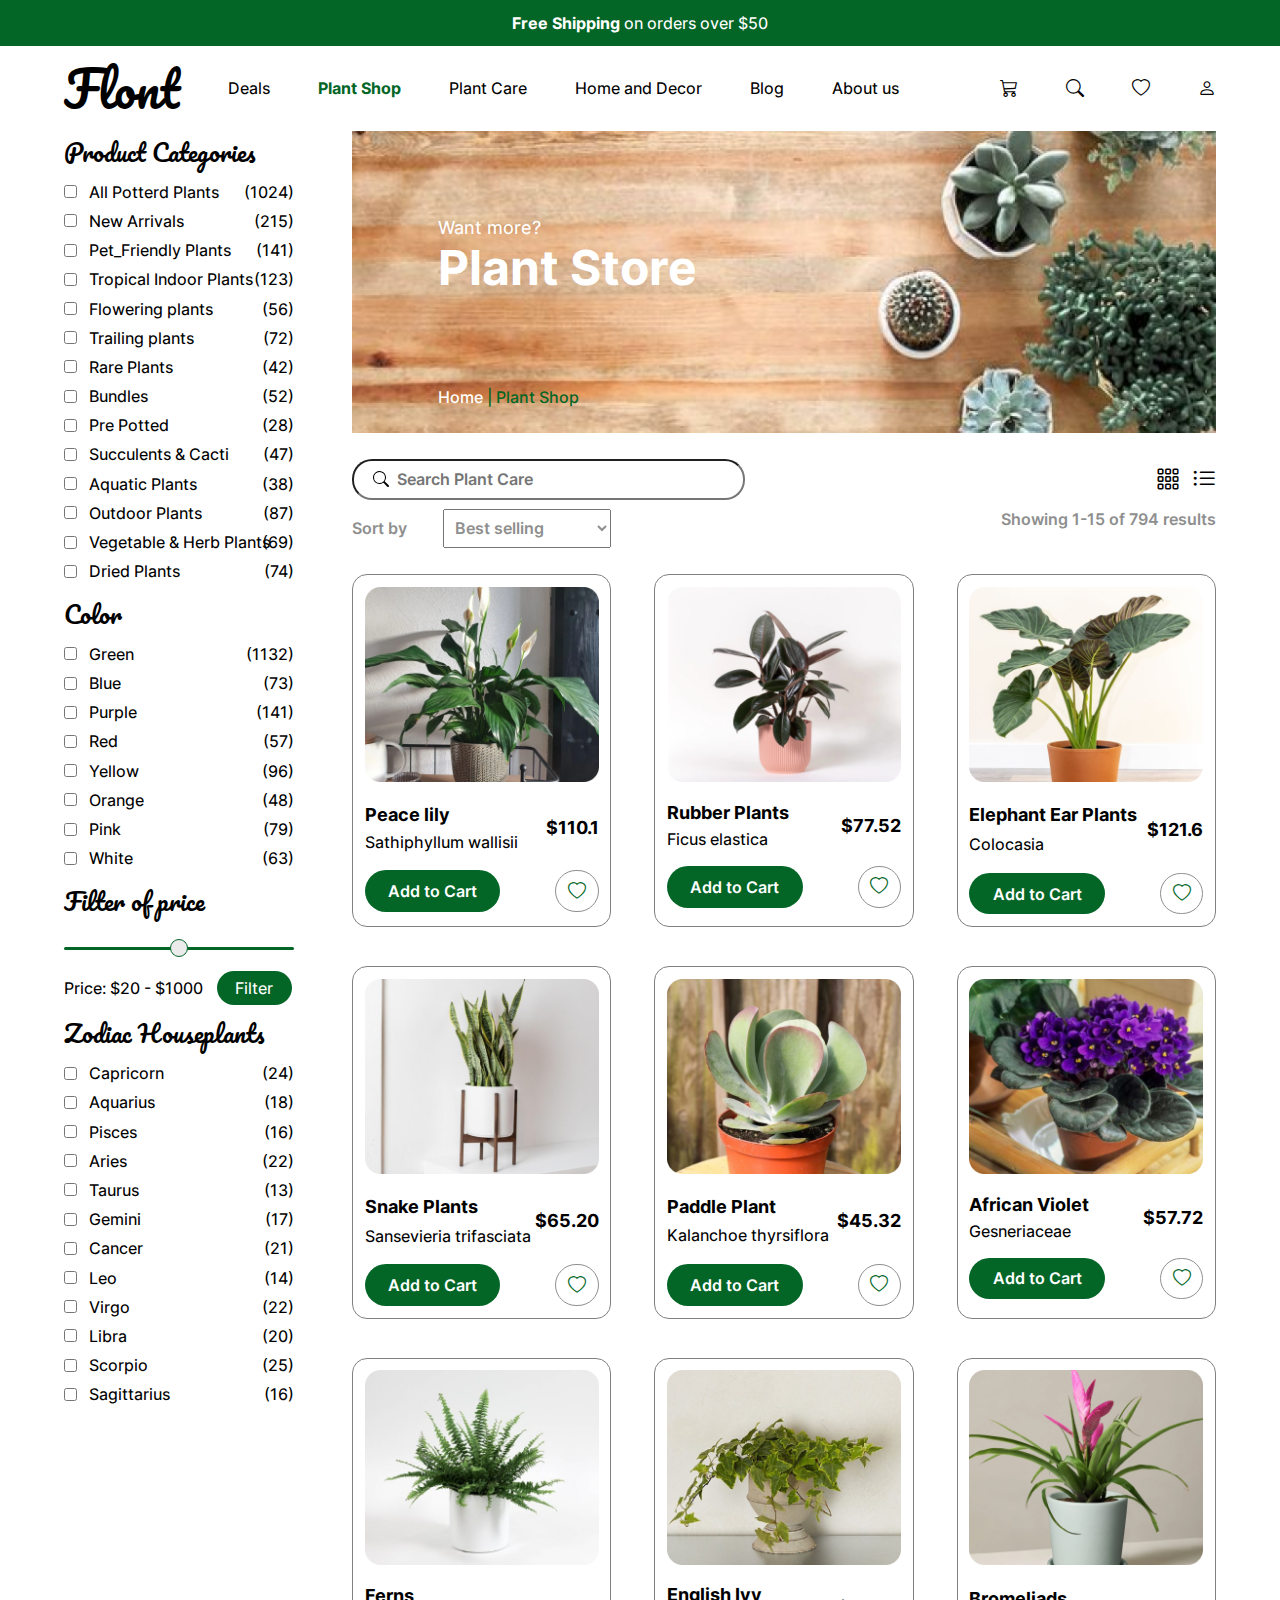
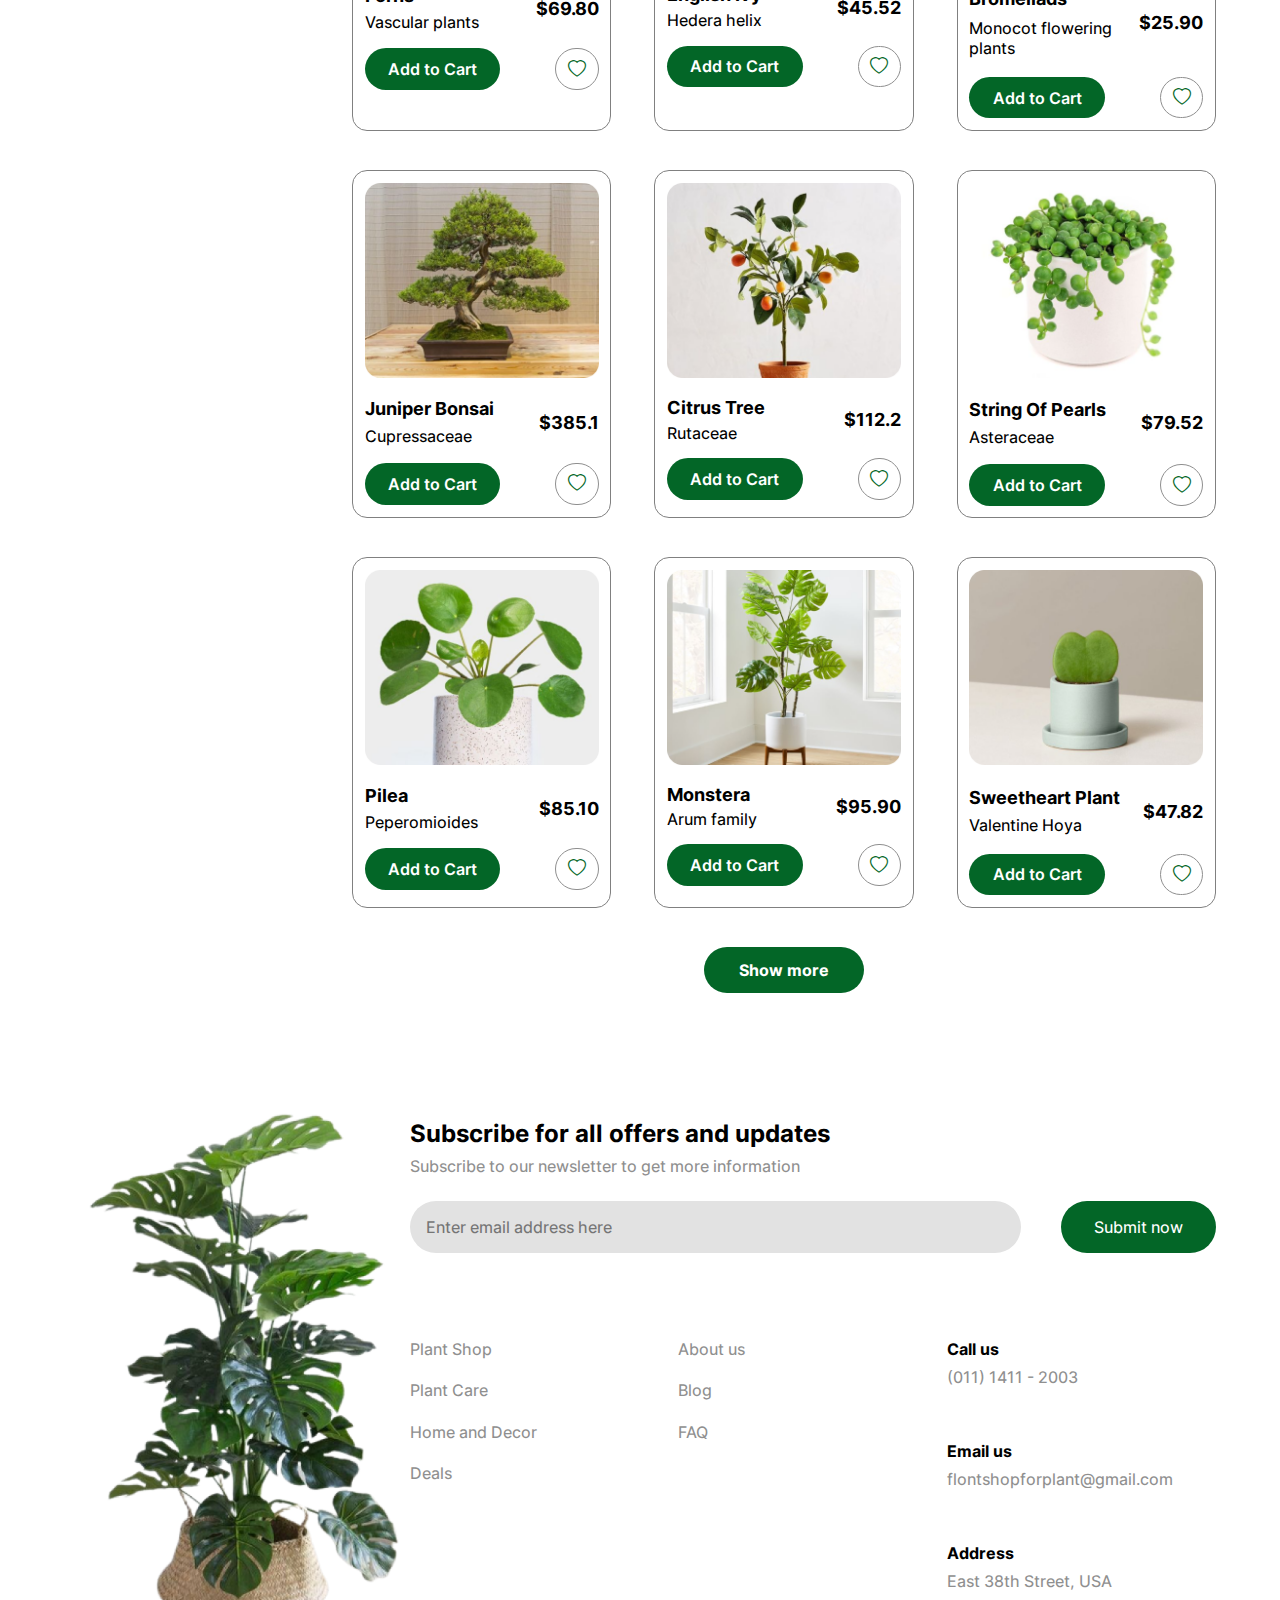
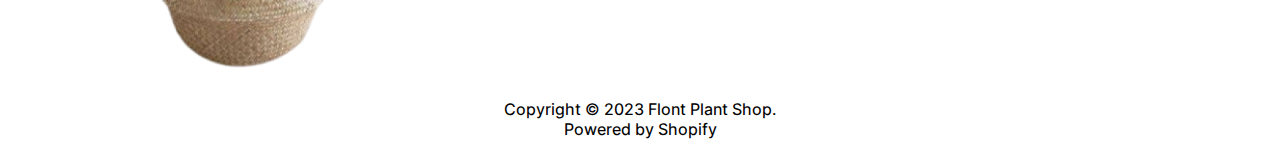
==== commit 1feccdf4: "new update for plant care" ====
--- a/index.html
+++ b/index.html
@@ -6,23 +6,24 @@
     <meta name="viewport" content="width=device-width, initial-scale=1.0" />
     <title>Document</title>
     <link rel="stylesheet" href="CssIndex.css" />
+    <link rel="stylesheet" href="CssGeneral.css" />
     <link rel="stylesheet" href="https://cdn.jsdelivr.net/npm/bootstrap-icons@1.5.0/font/bootstrap-icons.css" />
   </head>
   <body id="body">
     <div id="Header_title">
-      <span class="bold medium-title">Free Shipping</span>
-      on orders over <span class="medium-title">$50</span>
+      <span class="bold">Free Shipping</span>
+      on orders over <span class="">$50</span>
     </div>
     <div class="container">
       <div id="header">
         <ul>
           <li class="textPaci xx_large_title">Flont</li>
-          <li class="linkHover medium-title">Deals</li>
-          <li class="linkHover medium-title filter_green bold">Plant Shop</li>
-          <li class="linkHover medium-title">Plant Care</li>
-          <li class="linkHover medium-title">Home and Decor</li>
-          <li class="linkHover medium-title">Blog</li>
-          <li class="linkHover medium-title">About us</li>
+          <li class="linkHover">Deals</li>
+          <li class="linkHover filter_green bold">Plant Shop</li>
+          <li class="linkHover">Plant Care</li>
+          <li class="linkHover">Home and Decor</li>
+          <li class="linkHover">Blog</li>
+          <li class="linkHover">About us</li>
         </ul>
         <ul>
           <li class="linkHover"><i class="bi bi-cart3 sub-title"></i></li>
@@ -35,7 +36,7 @@
         <div class="textPaci xx_large_title">Flont</div>
         <ul class="first_nav">
           <li class="linkHover">Deals</li>
-          <li class="linkHover">Plant Shop</li>
+          <li class="linkHover filter_green bold">Plant Shop</li>
           <li class="linkHover">Plant Care</li>
           <li class="linkHover">Home and Decor</li>
           <li class="linkHover">Blog</li>
@@ -245,23 +246,18 @@
             </div>
           </div>
         </div>
-        <div class="right-content">
+        <div id="right-content">
           <div class="right-content_header filter_white">
             <div class="sub-title">Want more?</div>
             <div class="xx_large_title bold">Plant Store</div>
-            <div class="sm-title medium-title">
+            <div class="sm-title">
               Home
-              <span class="sm-title medium-title filter_green"> | Plant Shop</span>
+              <span class="sm-title filter_green"> | Plant Shop</span>
             </div>
           </div>
           <div class="right-content_filter">
             <div class="Search">
-              <input
-                type="text"
-                id="right-content_filter_search"
-                class="medium-title"
-                placeholder="Search Plant Care"
-              />
+              <input type="text" id="right-content_filter_search" placeholder="Search Plant Care" />
               <span class="algin_center">
                 <i class="bi bi-filter icon_default_hover title" id="filter_icon"></i>
                 <i class="bi bi-grid-3x3-gap icon_default_hover title"></i>
@@ -270,14 +266,14 @@
             </div>
             <div class="Sort">
               <div class="sort_input">
-                <span class="filter_gray medium-title weight-600-title">Sort by</span>
-                <select id="select " class="filter_gray medium-title weight-600-title">
+                <span class="filter_gray weight-600-title">Sort by</span>
+                <select id="select " class="filter_gray weight-600-title">
                   <option>Best selling</option>
                   <option>Price</option>
                   <option>Newest</option>
                 </select>
               </div>
-              <span class="filter_gray sort_result medium-title weight-600-title">Showing 1-15 of 794 results</span>
+              <span class="filter_gray sort_result weight-600-title">Showing 1-15 of 794 results</span>
             </div>
           </div>
           <div class="product-list">
@@ -291,7 +287,7 @@
                 <div class="bold sub-title">$110.1</div>
               </div>
               <div class="product-action">
-                <button class="addToCart weight-600-title medium-title">Add to Cart</button>
+                <button class="addToCart weight-600-title">Add to Cart</button>
                 <button class="markButton"><i class="bi bi-heart sub-title"></i></button>
               </div>
             </div>
@@ -305,7 +301,7 @@
                 <div class="bold sub-title">$77.52</div>
               </div>
               <div class="product-action">
-                <button class="addToCart weight-600-title medium-title">Add to Cart</button>
+                <button class="addToCart weight-600-title">Add to Cart</button>
                 <button class="markButton"><i class="bi bi-heart sub-title"></i></button>
               </div>
             </div>
@@ -319,7 +315,7 @@
                 <div class="bold sub-title">$121.6</div>
               </div>
               <div class="product-action">
-                <button class="addToCart weight-600-title medium-title">Add to Cart</button>
+                <button class="addToCart weight-600-title">Add to Cart</button>
                 <button class="markButton"><i class="bi bi-heart sub-title"></i></button>
               </div>
             </div>
@@ -333,7 +329,7 @@
                 <div class="bold sub-title">$65.20</div>
               </div>
               <div class="product-action">
-                <button class="addToCart weight-600-title medium-title">Add to Cart</button>
+                <button class="addToCart weight-600-title">Add to Cart</button>
                 <button class="markButton"><i class="bi bi-heart sub-title"></i></button>
               </div>
             </div>
@@ -347,7 +343,7 @@
                 <div class="bold sub-title">$45.32</div>
               </div>
               <div class="product-action">
-                <button class="addToCart weight-600-title medium-title">Add to Cart</button>
+                <button class="addToCart weight-600-title">Add to Cart</button>
                 <button class="markButton"><i class="bi bi-heart sub-title"></i></button>
               </div>
             </div>
@@ -361,7 +357,7 @@
                 <div class="bold sub-title">$57.72</div>
               </div>
               <div class="product-action">
-                <button class="addToCart weight-600-title medium-title">Add to Cart</button>
+                <button class="addToCart weight-600-title">Add to Cart</button>
                 <button class="markButton"><i class="bi bi-heart sub-title"></i></button>
               </div>
             </div>
@@ -375,7 +371,7 @@
                 <div class="bold sub-title">$69.80</div>
               </div>
               <div class="product-action">
-                <button class="addToCart weight-600-title medium-title">Add to Cart</button>
+                <button class="addToCart weight-600-title">Add to Cart</button>
                 <button class="markButton"><i class="bi bi-heart sub-title"></i></button>
               </div>
             </div>
@@ -389,7 +385,7 @@
                 <div class="bold sub-title">$45.52</div>
               </div>
               <div class="product-action">
-                <button class="addToCart weight-600-title medium-title">Add to Cart</button>
+                <button class="addToCart weight-600-title">Add to Cart</button>
                 <button class="markButton"><i class="bi bi-heart sub-title"></i></button>
               </div>
             </div>
@@ -403,7 +399,7 @@
                 <div class="bold sub-title">$25.90</div>
               </div>
               <div class="product-action">
-                <button class="addToCart weight-600-title medium-title">Add to Cart</button>
+                <button class="addToCart weight-600-title">Add to Cart</button>
                 <button class="markButton"><i class="bi bi-heart sub-title"></i></button>
               </div>
             </div>
@@ -417,7 +413,7 @@
                 <div class="bold sub-title">$385.1</div>
               </div>
               <div class="product-action">
-                <button class="addToCart weight-600-title medium-title">Add to Cart</button>
+                <button class="addToCart weight-600-title">Add to Cart</button>
                 <button class="markButton"><i class="bi bi-heart sub-title"></i></button>
               </div>
             </div>
@@ -431,7 +427,7 @@
                 <div class="bold sub-title">$112.2</div>
               </div>
               <div class="product-action">
-                <button class="addToCart weight-600-title medium-title">Add to Cart</button>
+                <button class="addToCart weight-600-title">Add to Cart</button>
                 <button class="markButton"><i class="bi bi-heart sub-title"></i></button>
               </div>
             </div>
@@ -492,12 +488,12 @@
               </div>
             </div>
           </div>
-          <button class="showMoreButton medium-title bold justity_center">Show more</button>
+          <button class="showMoreButton medium-title bold margin_auto">Show more</button>
         </div>
       </div>
       <div class="footer">
         <div class="left-footer">
-          <img src="product_list/product_footer.png" />
+          <img src="titleImage/product_footer.png" />
         </div>
         <div class="right-footer">
           <div class="bold title margin_1_b">Subscribe for all offers and updates</div>
--- a/CssIndex.css
+++ b/CssIndex.css
@@ -1,679 +1,4 @@
-* {
-  font-family: Inter;
-  font-weight: 450;
-  font-size: medium;
-  margin: 0;
+.right-content_header {
+  background-image: url("titleImage/titleImageForPlantShop.png");
+  background-size: 100% 100%;
 }
-:root {
-  --main-text-color: white;
-  --main-green-color: #036627;
-  --main-gray-color: rgb(143, 143, 143);
-}
-@font-face {
-  font-family: "Inter";
-  src: url("Inter/Inter-VariableFont_slnt\,wght.ttf") format("truetype");
-}
-@font-face {
-  font-family: "Pacifico";
-  src: url("Pacifico/Pacifico-Regular.ttf") format("truetype");
-}
-.textPaci {
-  font-family: Pacifico;
-}
-.xx_large_title {
-  font-size: 3rem;
-}
-.title {
-  font-size: x-large;
-}
-.bold {
-  font-weight: bold;
-}
-.sub-title {
-  font-size: large;
-}
-.medium-title {
-  font-size: medium;
-}
-.weight-600-title {
-  font-weight: 600;
-}
-.algin_center {
-  display: flex;
-  align-items: center;
-}
-.justity_center {
-  display: flex;
-  margin: auto;
-}
-
-.filter_gray {
-  color: var(--main-gray-color);
-}
-.filter_green {
-  color: var(--main-green-color);
-}
-.filter_white {
-  color: var(--main-text-color);
-}
-.filter_black {
-  color: black !important;
-}
-.linkHover:hover {
-  color: var(--main-green-color);
-  font-weight: bold;
-}
-.container {
-  margin: 0 5%;
-}
-#Header_title {
-  width: 100%;
-  padding: 1% 0;
-  text-align: center;
-  background-color: var(--main-green-color);
-  color: var(--main-text-color);
-}
-.Footer_title {
-  width: 100%;
-  padding: 1% 0;
-  text-align: center;
-}
-#header {
-  display: flex;
-  justify-content: space-between;
-}
-#header_phone {
-  display: none;
-}
-#header ul {
-  list-style: none;
-  display: flex;
-  gap: 3rem;
-  align-items: center;
-  padding-left: 0;
-}
-#Content {
-  display: flex;
-  margin-bottom: 8%;
-}
-#left-content {
-  width: 20%;
-  margin-right: 5%;
-}
-.right-content {
-  width: 75%;
-}
-.right-content_header {
-  background-image: url("Rectangle\ 119.png");
-  background-size: auto 100%;
-  width: 80%;
-  padding: 10% 10% 3% 10%;
-}
-.sm-title {
-  margin-top: 13%;
-  font-weight: 500;
-}
-.filter {
-  margin-bottom: 3%;
-}
-.filter-title {
-  padding-bottom: 2%;
-}
-.filter-form-input {
-  padding: 2% 0;
-  display: flex;
-  align-items: center;
-  position: relative;
-}
-.filter-form-input input {
-  margin-right: 5%;
-  border: 1px solid;
-}
-.filter-form-input span {
-  position: absolute;
-  right: 0;
-}
-.right-content_filter {
-  margin: 3% 0;
-}
-.Search {
-  display: flex;
-  justify-content: space-between;
-  margin-bottom: 1%;
-}
-.Search span {
-  width: 7%;
-  display: flex;
-  justify-content: space-between;
-}
-.icon_default_hover:hover {
-  background-color: var(--main-green-color);
-  color: var(--main-text-color);
-  padding: 6% 9%;
-  border-radius: 30px;
-}
-#filter_icon {
-  display: none;
-}
-#right-content_filter_search {
-  background: url(search.svg) no-repeat scroll 5% 50%;
-  padding: 1% 0;
-  display: flex;
-  align-items: center;
-  padding-left: 5%;
-  border-radius: 20px;
-  width: 40%;
-  font-weight: 600;
-}
-.Sort {
-  display: flex;
-  justify-content: space-between;
-}
-.sort_input {
-  width: 30%;
-  display: flex;
-  justify-content: space-between;
-  align-items: center;
-}
-.sort_input select {
-  width: 65%;
-  padding: 3% 3%;
-}
-.product-list {
-  display: grid;
-  grid-template-columns: 1fr 1fr 1fr;
-  gap: 0 5%;
-}
-.product-detail {
-  border: 1px solid gray;
-  padding: 4.5%;
-  border-radius: 15px;
-  margin-bottom: 15%;
-}
-.product-detail img {
-  width: 100%;
-  height: auto;
-}
-.product-infor {
-  display: flex;
-  justify-content: space-between;
-  align-items: center;
-  margin: 4.5% 0;
-}
-.product-des div {
-  margin: 5% 0;
-}
-.product-action {
-  display: flex;
-  justify-content: space-between;
-}
-.addToCart {
-  background-color: var(--main-green-color);
-  padding: 3% 10%;
-  color: var(--main-text-color);
-  border-radius: 30px;
-  border: none;
-}
-.addToCart:active {
-  background-color: var(--main-gray-color);
-}
-.markButton {
-  background-color: var(--main-text-color);
-  border: 1px solid var(--main-gray-color);
-  color: var(--main-green-color);
-  padding: 4% 5%;
-  border-radius: 30px;
-}
-.markButton:active {
-  background-color: red;
-}
-.showMoreButton {
-  background-color: var(--main-green-color);
-  padding: 1.5% 4%;
-  color: var(--main-text-color);
-  border-radius: 30px;
-  border: none;
-}
-.showMoreButton:active {
-  background-color: var(--main-gray-color);
-  padding: 1.5% 4%;
-  color: var(--main-text-color);
-  border-radius: 30px;
-  border: none;
-}
-.footer {
-  width: 100%;
-  display: flex;
-}
-.left-footer {
-  width: 30%;
-}
-.left-footer img {
-  width: 100%;
-  height: auto;
-}
-.right-footer {
-  width: 70%;
-  margin-top: 3%;
-}
-.enterEmailForm {
-  display: flex;
-  margin: 3% 0;
-}
-.enterEmailForm input {
-  width: 75%;
-  margin-right: 5%;
-  padding: 2%;
-  background-color: rgb(226, 226, 226);
-  border-radius: 30px;
-  border: none;
-}
-.enterEmailForm button {
-  width: 20%;
-  background-color: var(--main-green-color);
-  color: var(--main-text-color);
-  border-radius: 30px;
-  border: none;
-}
-.enterEmailForm button:active {
-  background-color: var(--main-gray-color);
-  color: var(--main-text-color);
-  border-radius: 30px;
-  border: none;
-}
-.optionFooterList {
-  display: flex;
-  justify-content: space-between;
-  margin-top: 8%;
-}
-.optionFooterList .option {
-  width: 40%;
-}
-.optionFooterList .option div {
-  margin: 8% 0;
-  color: var(--main-gray-color);
-  font-size: medium;
-}
-.optionFooterList .option .contact {
-  margin-bottom: 20%;
-  color: var(--main-gray-color);
-  font-size: medium;
-}
-.optionFooterList .option div p {
-  margin-bottom: 3%;
-  color: var(--main-gray-color);
-  font-size: medium;
-}
-.margin_1_b {
-  margin-bottom: 1%;
-}
-@media only screen and (max-width: 1000px) {
-  * {
-    margin: 0;
-    font-size: 10px;
-  }
-  .xx_large_title {
-    font-size: 2rem;
-  }
-  .title {
-    font-size: large;
-  }
-  .sub-title {
-    font-size: small;
-  }
-  .medium-title {
-    font-size: small;
-  }
-  #header {
-    display: none;
-  }
-  #header_phone {
-    display: block;
-  }
-  #header_phone div {
-    display: flex;
-    justify-content: center;
-  }
-  #header_phone .first_nav {
-    list-style: none;
-    display: flex;
-    justify-content: space-between;
-    align-items: center;
-    padding-left: 0;
-    margin-bottom: 3%;
-  }
-  #header_phone .second_nav {
-    list-style: none;
-    display: flex;
-    justify-content: end;
-    align-items: center;
-    gap: 5%;
-    padding-left: 0;
-    margin-bottom: 3%;
-  }
-  #Content {
-    width: 100%;
-  }
-  #left-content {
-    background-color: var(--main-text-color);
-    display: none;
-    position: fixed;
-    width: 40%;
-    margin: 0;
-    scroll-behavior: smooth;
-    overflow: scroll;
-    height: 100%;
-    padding: 0% 3% 3% 1%;
-  }
-  #filter_icon {
-    display: block;
-  }
-  .right-content {
-    width: 100%;
-  }
-  .right-content_header {
-    width: 80%;
-  }
-  #right-content_filter_search {
-    background: url(search.svg) no-repeat scroll 5% 50%;
-    padding: 2% 0;
-    display: flex;
-    align-items: center;
-    padding-left: 10%;
-    border-radius: 20px;
-    width: 40%;
-    font-weight: 600;
-  }
-  .Search span {
-    width: 12%;
-    display: flex;
-    justify-content: space-between;
-  }
-  .sort_input {
-    display: block;
-    align-items: center;
-  }
-  .sort_input select {
-    width: 100%;
-  }
-  .product-list {
-    display: grid;
-    grid-template-columns: 1fr 1fr 1fr;
-    gap: 0 3%;
-  }
-  .product-detail {
-    border: 1px solid gray;
-    padding: 4.5%;
-    border-radius: 15px;
-    margin-bottom: 15%;
-  }
-  .optionFooterList {
-    display: grid;
-    grid-template-columns: 1fr 1fr;
-    margin-top: 8%;
-  }
-  .optionFooterList .option {
-    margin-bottom: 5%;
-  }
-  .optionFooterList .option div {
-    margin: 5% 0;
-    color: var(--main-gray-color);
-    font-size: small;
-  }
-  .optionFooterList .option .contact {
-    margin-bottom: 20%;
-    color: var(--main-gray-color);
-    font-size: small;
-  }
-  .optionFooterList .option div p {
-    margin-bottom: 3%;
-    color: var(--main-gray-color);
-    font-size: small;
-  }
-  .enterEmailForm button {
-    width: 20%;
-    background-color: var(--main-green-color);
-    color: var(--main-text-color);
-    border-radius: 30px;
-    font-size: smaller;
-  }
-}
-@media only screen and (max-width: 500px) {
-  * {
-    margin: 0;
-    font-size: 10px;
-  }
-  .xx_large_title {
-    font-size: 2rem;
-  }
-  .title {
-    font-size: large;
-  }
-  .sub-title {
-    font-size: small;
-  }
-  .medium-title {
-    font-size: small;
-  }
-  #header {
-    display: none;
-    background-color: var(--main-text-color);
-  }
-  #header_phone {
-    display: block;
-  }
-  #header_phone div {
-    display: flex;
-    justify-content: center;
-  }
-  #header_phone .first_nav {
-    list-style: none;
-    display: flex;
-    justify-content: space-between;
-    align-items: center;
-    padding-left: 0;
-    margin-bottom: 3%;
-  }
-  #header_phone .second_nav {
-    list-style: none;
-    display: flex;
-    justify-content: end;
-    align-items: center;
-    gap: 5%;
-    padding-left: 0;
-    margin-bottom: 3%;
-  }
-  #Content {
-    width: 100%;
-  }
-  #left-content {
-    background-color: var(--main-text-color);
-    display: none;
-    position: fixed;
-    width: 50%;
-    scroll-behavior: smooth;
-    overflow: scroll;
-    height: 100%;
-    padding: 0% 3% 3% 1%;
-  }
-  #filter_icon {
-    display: block;
-  }
-  .right-content {
-    width: 100%;
-  }
-  .right-content_header {
-    width: 80%;
-  }
-  #right-content_filter_search {
-    background: url(search.svg) no-repeat scroll 5% 50%;
-    padding: 2% 0;
-    display: flex;
-    align-items: center;
-    padding-left: 10%;
-    border-radius: 20px;
-    width: 40%;
-    font-weight: 600;
-  }
-  .Search span {
-    width: 25%;
-    display: flex;
-    justify-content: space-between;
-  }
-  .sort_input {
-    display: block;
-    align-items: center;
-  }
-  .sort_input select {
-    width: 100%;
-  }
-
-  .product-list {
-    display: grid;
-    grid-template-columns: 1fr 1fr;
-    gap: 0 3%;
-  }
-  .product-detail {
-    border: 1px solid gray;
-    padding: 4.5%;
-    border-radius: 15px;
-    margin-bottom: 15%;
-  }
-  .optionFooterList {
-    display: grid;
-    grid-template-columns: 1fr 1fr;
-    margin-top: 8%;
-  }
-  .optionFooterList .option {
-    margin-bottom: 5%;
-  }
-  .optionFooterList .option div {
-    margin: 5% 0;
-    color: var(--main-gray-color);
-    font-size: small;
-  }
-  .optionFooterList .option .contact {
-    margin-bottom: 20%;
-    color: var(--main-gray-color);
-    font-size: small;
-  }
-  .optionFooterList .option div p {
-    margin-bottom: 3%;
-    color: var(--main-gray-color);
-    font-size: small;
-  }
-  .enterEmailForm button {
-    width: 20%;
-    background-color: var(--main-green-color);
-    color: var(--main-text-color);
-    border-radius: 30px;
-    font-size: smaller;
-  }
-}
-
-.inputRange_button {
-  padding: 3% 8%;
-  margin-left: 6%;
-  color: var(--main-text-color);
-  border-radius: 20px;
-  border: var(--main-gray-color);
-  background-color: var(--main-green-color);
-}
-.inputRange_button:active {
-  padding: 3% 8%;
-  margin-left: 6%;
-  color: var(--main-text-color);
-  border-radius: 20px;
-  border: var(--main-green-color);
-  background-color: var(--main-gray-color);
-}
-
-input[type="range"] {
-  height: 25px;
-  -webkit-appearance: none;
-  margin: 10px 0;
-  width: 100%;
-}
-input[type="range"]:focus {
-  outline: none;
-}
-input[type="range"]::-webkit-slider-runnable-track {
-  width: 100%;
-  height: 3px;
-  cursor: pointer;
-  animate: 0.2s;
-  box-shadow: 0px 0px 0px #000000;
-  background: #036627;
-  border-radius: 4px;
-  border: 0px solid #000000;
-}
-input[type="range"]::-webkit-slider-thumb {
-  box-shadow: 0px 0px 0px #bababa;
-  border: 1px solid #036627;
-  height: 18px;
-  width: 18px;
-  border-radius: 16px;
-  background: #ebebeb;
-  cursor: pointer;
-  -webkit-appearance: none;
-  margin-top: -8px;
-}
-input[type="range"]:focus::-webkit-slider-runnable-track {
-  background: #036627;
-}
-input[type="range"]::-moz-range-track {
-  width: 100%;
-  height: 3px;
-  cursor: pointer;
-  animate: 0.2s;
-  box-shadow: 0px 0px 0px #000000;
-  background: #036627;
-  border-radius: 4px;
-  border: 0px solid #000000;
-}
-input[type="range"]::-moz-range-thumb {
-  box-shadow: 0px 0px 0px #bababa;
-  border: 1px solid #036627;
-  height: 18px;
-  width: 18px;
-  border-radius: 16px;
-  background: #ebebeb;
-  cursor: pointer;
-}
-input[type="range"]::-ms-track {
-  width: 100%;
-  height: 3px;
-  cursor: pointer;
-  animate: 0.2s;
-  background: transparent;
-  border-color: transparent;
-  color: transparent;
-}
-input[type="range"]::-ms-fill-lower {
-  background: #036627;
-  border: 0px solid #000000;
-  border-radius: 8px;
-  box-shadow: 0px 0px 0px #000000;
-}
-input[type="range"]::-ms-fill-upper {
-  background: #036627;
-  border: 0px solid #000000;
-  border-radius: 8px;
-  box-shadow: 0px 0px 0px #000000;
-}
-input[type="range"]::-ms-thumb {
-  margin-top: 1px;
-  box-shadow: 0px 0px 0px #bababa;
-  border: 1px solid #036627;
-  height: 18px;
-  width: 18px;
-  border-radius: 16px;
-  background: #ebebeb;
-  cursor: pointer;
-}
-input[type="range"]:focus::-ms-fill-lower {
-  background: #036627;
-}
-input[type="range"]:focus::-ms-fill-upper {
-  background: #036627;
-}
--- a/CssGeneral.css
+++ b/CssGeneral.css
@@ -0,0 +1,697 @@
+* {
+  font-family: Inter;
+  font-weight: 450;
+  font-size: medium;
+  margin: 0;
+}
+:root {
+  --main-text-color: white;
+  --main-green-color: #036627;
+  --sub-main-green-color: #bdd4c6;
+  --main-gray-color: rgb(143, 143, 143);
+}
+@font-face {
+  font-family: "Inter";
+  src: url("Inter/Inter-VariableFont_slnt\,wght.ttf") format("truetype");
+}
+@font-face {
+  font-family: "Pacifico";
+  src: url("Pacifico/Pacifico-Regular.ttf") format("truetype");
+}
+.textPaci {
+  font-family: Pacifico;
+}
+.xx_large_title {
+  font-size: 3rem;
+}
+.title {
+  font-size: x-large;
+}
+.bold {
+  font-weight: bold;
+}
+.sub-title {
+  font-size: large;
+}
+.medium-title {
+  font-size: medium;
+}
+.weight-600-title {
+  font-weight: 600;
+}
+.algin_center {
+  display: flex;
+  align-items: center;
+}
+.justity_center {
+  display: flex;
+  justify-content: center;
+}
+.margin_auto {
+  display: flex;
+  margin: auto;
+}
+
+.filter_gray {
+  color: var(--main-gray-color);
+}
+.filter_green {
+  color: var(--main-green-color);
+}
+.filter_white {
+  color: var(--main-text-color);
+}
+.filter_black {
+  color: black !important;
+}
+.linkHover:hover {
+  color: var(--main-green-color);
+  font-weight: bold;
+}
+.container {
+  margin: 0 5%;
+}
+#Header_title {
+  width: 100%;
+  padding: 1% 0;
+  text-align: center;
+  background-color: var(--main-green-color);
+  color: var(--main-text-color);
+}
+.Footer_title {
+  width: 100%;
+  padding: 1% 0;
+  text-align: center;
+}
+#header {
+  display: flex;
+  justify-content: space-between;
+}
+#header_phone {
+  display: none;
+}
+#header ul {
+  list-style: none;
+  display: flex;
+  gap: 3rem;
+  align-items: center;
+  padding-left: 0;
+}
+#Content {
+  display: flex;
+  margin-bottom: 8%;
+}
+#left-content {
+  width: 20%;
+  margin-right: 5%;
+}
+.filter {
+  margin-bottom: 3%;
+}
+.filter-title {
+  padding-bottom: 2%;
+}
+.filter-form-input {
+  padding: 2% 0;
+  display: flex;
+  align-items: center;
+  position: relative;
+}
+.filter-form-input input {
+  margin-right: 5%;
+  border: 1px solid;
+}
+.filter-form-input span {
+  position: absolute;
+  right: 0;
+}
+#right-content {
+  width: 75%;
+}
+.right-content_header {
+  width: 80%;
+  padding: 10% 10% 3% 10%;
+}
+.sm-title {
+  margin-top: 13%;
+  font-weight: 500;
+}
+
+.right-content_filter {
+  margin: 3% 0;
+}
+.Search {
+  display: flex;
+  justify-content: space-between;
+  margin-bottom: 1%;
+}
+.Search span {
+  width: 7%;
+  display: flex;
+  justify-content: space-between;
+}
+.icon_default_hover:hover {
+  background-color: var(--main-green-color);
+  color: var(--main-text-color);
+  padding: 6% 9%;
+  border-radius: 30px;
+}
+#filter_icon {
+  display: none;
+}
+#right-content_filter_search {
+  background: url(search.svg) no-repeat scroll 5% 50%;
+  padding: 1% 0;
+  display: flex;
+  align-items: center;
+  padding-left: 5%;
+  border-radius: 20px;
+  width: 40%;
+  font-weight: 600;
+}
+.Sort {
+  display: flex;
+  justify-content: space-between;
+}
+.sort_input {
+  width: 30%;
+  display: flex;
+  justify-content: space-between;
+  align-items: center;
+}
+.sort_input select {
+  width: 65%;
+  padding: 3% 3%;
+}
+.product-list {
+  display: grid;
+  grid-template-columns: 1fr 1fr 1fr;
+  gap: 0 5%;
+}
+.product-detail {
+  border: 1px solid gray;
+  padding: 4.5%;
+  border-radius: 15px;
+  margin-bottom: 15%;
+}
+.product-detail img {
+  width: 100%;
+  height: auto;
+}
+.product-infor {
+  display: flex;
+  justify-content: space-between;
+  align-items: center;
+  margin: 4.5% 0;
+}
+.product-des div {
+  margin: 5% 0;
+}
+.product-action {
+  display: flex;
+  justify-content: space-between;
+}
+.addToCart {
+  background-color: var(--main-green-color);
+  padding: 3% 10%;
+  color: var(--main-text-color);
+  border-radius: 30px;
+  border: none;
+}
+.sub_addToCart {
+  background-color: var(--sub-main-green-color);
+  padding: 3% 10%;
+  color: black;
+  border-radius: 30px;
+  border: none;
+}
+.addToCart:active {
+  background-color: var(--main-gray-color);
+}
+.sub_addToCart:hover {
+  background-color: var(--main-green-color) !important;
+  color: var(--main-text-color);
+}
+.sub_addToCart:active {
+  background-color: var(--main-gray-color);
+}
+.markButton {
+  background-color: var(--main-text-color);
+  border: 1px solid var(--main-gray-color);
+  color: var(--main-green-color);
+  padding: 4% 5%;
+  border-radius: 30px;
+}
+.markButton:active {
+  background-color: red;
+}
+.showMoreButton {
+  background-color: var(--main-green-color);
+  padding: 1.5% 4%;
+  color: var(--main-text-color);
+  border-radius: 30px;
+  border: none;
+}
+.showMoreButton:active {
+  background-color: var(--main-gray-color);
+  padding: 1.5% 4%;
+  color: var(--main-text-color);
+  border-radius: 30px;
+  border: none;
+}
+.footer {
+  width: 100%;
+  display: flex;
+}
+.left-footer {
+  width: 30%;
+}
+.left-footer img {
+  width: 100%;
+  height: auto;
+}
+.right-footer {
+  width: 70%;
+  margin-top: 3%;
+}
+.enterEmailForm {
+  display: flex;
+  margin: 3% 0;
+}
+.enterEmailForm input {
+  width: 75%;
+  margin-right: 5%;
+  padding: 2%;
+  background-color: rgb(226, 226, 226);
+  border-radius: 30px;
+  border: none;
+}
+.enterEmailForm button {
+  width: 20%;
+  background-color: var(--main-green-color);
+  color: var(--main-text-color);
+  border-radius: 30px;
+  border: none;
+}
+.enterEmailForm button:active {
+  background-color: var(--main-gray-color);
+  color: var(--main-text-color);
+  border-radius: 30px;
+  border: none;
+}
+.optionFooterList {
+  display: flex;
+  justify-content: space-between;
+  margin-top: 8%;
+}
+.optionFooterList .option {
+  width: 40%;
+}
+.optionFooterList .option div {
+  margin: 8% 0;
+  color: var(--main-gray-color);
+  font-size: medium;
+}
+.optionFooterList .option .contact {
+  margin-bottom: 20%;
+  color: var(--main-gray-color);
+  font-size: medium;
+}
+.optionFooterList .option div p {
+  margin-bottom: 3%;
+  color: var(--main-gray-color);
+  font-size: medium;
+}
+.margin_1_b {
+  margin-bottom: 1%;
+}
+@media only screen and (max-width: 1000px) {
+  * {
+    margin: 0;
+    font-size: 10px;
+  }
+  .xx_large_title {
+    font-size: 2rem;
+  }
+  .title {
+    font-size: large;
+  }
+  .sub-title {
+    font-size: small;
+  }
+  .medium-title {
+    font-size: small;
+  }
+  #header {
+    display: none;
+  }
+  #header_phone {
+    display: block;
+  }
+  #header_phone div {
+    display: flex;
+    justify-content: center;
+  }
+  #header_phone .first_nav {
+    list-style: none;
+    display: flex;
+    justify-content: space-between;
+    align-items: center;
+    padding-left: 0;
+    margin-bottom: 3%;
+  }
+  #header_phone .second_nav {
+    list-style: none;
+    display: flex;
+    justify-content: end;
+    align-items: center;
+    gap: 5%;
+    padding-left: 0;
+    margin-bottom: 3%;
+  }
+  #Content {
+    width: 100%;
+  }
+  #left-content {
+    background-color: var(--main-text-color);
+    display: none;
+    position: fixed;
+    width: 40%;
+    margin: 0;
+    scroll-behavior: smooth;
+    overflow: scroll;
+    height: 100%;
+    padding: 0% 3% 3% 1%;
+  }
+  #filter_icon {
+    display: block;
+  }
+  #right-content {
+    width: 100%;
+  }
+  .right-content_header {
+    width: 80%;
+  }
+  #right-content_filter_search {
+    background: url(search.svg) no-repeat scroll 5% 50%;
+    padding: 2% 0;
+    display: flex;
+    align-items: center;
+    padding-left: 10%;
+    border-radius: 20px;
+    width: 40%;
+    font-weight: 600;
+  }
+  .Search span {
+    width: 12%;
+    display: flex;
+    justify-content: space-between;
+  }
+  .sort_input {
+    display: block;
+    align-items: center;
+  }
+  .sort_input select {
+    width: 100%;
+  }
+  .product-list {
+    display: grid;
+    grid-template-columns: 1fr 1fr 1fr;
+    gap: 0 3%;
+  }
+  .product-detail {
+    border: 1px solid gray;
+    padding: 4.5%;
+    border-radius: 15px;
+    margin-bottom: 15%;
+  }
+  .optionFooterList {
+    display: grid;
+    grid-template-columns: 1fr 1fr;
+    margin-top: 8%;
+  }
+  .optionFooterList .option {
+    margin-bottom: 5%;
+  }
+  .optionFooterList .option div {
+    margin: 5% 0;
+    color: var(--main-gray-color);
+    font-size: small;
+  }
+  .optionFooterList .option .contact {
+    margin-bottom: 20%;
+    color: var(--main-gray-color);
+    font-size: small;
+  }
+  .optionFooterList .option div p {
+    margin-bottom: 3%;
+    color: var(--main-gray-color);
+    font-size: small;
+  }
+  .enterEmailForm button {
+    width: 20%;
+    background-color: var(--main-green-color);
+    color: var(--main-text-color);
+    border-radius: 30px;
+    font-size: smaller;
+  }
+}
+@media only screen and (max-width: 500px) {
+  * {
+    margin: 0;
+    font-size: 10px;
+  }
+  .xx_large_title {
+    font-size: 2rem;
+  }
+  .title {
+    font-size: large;
+  }
+  .sub-title {
+    font-size: small;
+  }
+  .medium-title {
+    font-size: small;
+  }
+  #header {
+    display: none;
+    background-color: var(--main-text-color);
+  }
+  #header_phone {
+    display: block;
+  }
+  #header_phone div {
+    display: flex;
+    justify-content: center;
+  }
+  #header_phone .first_nav {
+    list-style: none;
+    display: flex;
+    justify-content: space-between;
+    align-items: center;
+    padding-left: 0;
+    margin-bottom: 3%;
+  }
+  #header_phone .second_nav {
+    list-style: none;
+    display: flex;
+    justify-content: end;
+    align-items: center;
+    gap: 5%;
+    padding-left: 0;
+    margin-bottom: 3%;
+  }
+  #Content {
+    width: 100%;
+  }
+  #left-content {
+    background-color: var(--main-text-color);
+    display: none;
+    position: fixed;
+    width: 50%;
+    scroll-behavior: smooth;
+    overflow: scroll;
+    height: 100%;
+    padding: 0% 3% 3% 1%;
+  }
+  #filter_icon {
+    display: block;
+  }
+  #right-content {
+    width: 100%;
+  }
+  .right-content_header {
+    width: 80%;
+  }
+  #right-content_filter_search {
+    background: url(search.svg) no-repeat scroll 5% 50%;
+    padding: 2% 0;
+    display: flex;
+    align-items: center;
+    padding-left: 10%;
+    border-radius: 20px;
+    width: 40%;
+    font-weight: 600;
+  }
+  .Search span {
+    width: 25%;
+    display: flex;
+    justify-content: space-between;
+  }
+  .sort_input {
+    display: block;
+    align-items: center;
+  }
+  .sort_input select {
+    width: 100%;
+  }
+
+  .product-list {
+    display: grid;
+    grid-template-columns: 1fr 1fr;
+    gap: 0 3%;
+  }
+  .product-detail {
+    border: 1px solid gray;
+    padding: 4.5%;
+    border-radius: 15px;
+    margin-bottom: 15%;
+  }
+  .optionFooterList {
+    display: grid;
+    grid-template-columns: 1fr 1fr;
+    margin-top: 8%;
+  }
+  .optionFooterList .option {
+    margin-bottom: 5%;
+  }
+  .optionFooterList .option div {
+    margin: 5% 0;
+    color: var(--main-gray-color);
+    font-size: small;
+  }
+  .optionFooterList .option .contact {
+    margin-bottom: 20%;
+    color: var(--main-gray-color);
+    font-size: small;
+  }
+  .optionFooterList .option div p {
+    margin-bottom: 3%;
+    color: var(--main-gray-color);
+    font-size: small;
+  }
+  .enterEmailForm button {
+    width: 20%;
+    background-color: var(--main-green-color);
+    color: var(--main-text-color);
+    border-radius: 30px;
+    font-size: smaller;
+  }
+}
+
+.inputRange_button {
+  padding: 3% 8%;
+  margin-left: 6%;
+  color: var(--main-text-color);
+  border-radius: 20px;
+  border: var(--main-gray-color);
+  background-color: var(--main-green-color);
+}
+.inputRange_button:active {
+  padding: 3% 8%;
+  margin-left: 6%;
+  color: var(--main-text-color);
+  border-radius: 20px;
+  border: var(--main-green-color);
+  background-color: var(--main-gray-color);
+}
+
+input[type="range"] {
+  height: 25px;
+  -webkit-appearance: none;
+  margin: 10px 0;
+  width: 100%;
+}
+input[type="range"]:focus {
+  outline: none;
+}
+input[type="range"]::-webkit-slider-runnable-track {
+  width: 100%;
+  height: 3px;
+  cursor: pointer;
+  animate: 0.2s;
+  box-shadow: 0px 0px 0px #000000;
+  background: #036627;
+  border-radius: 4px;
+  border: 0px solid #000000;
+}
+input[type="range"]::-webkit-slider-thumb {
+  box-shadow: 0px 0px 0px #bababa;
+  border: 1px solid #036627;
+  height: 18px;
+  width: 18px;
+  border-radius: 16px;
+  background: #ebebeb;
+  cursor: pointer;
+  -webkit-appearance: none;
+  margin-top: -8px;
+}
+input[type="range"]:focus::-webkit-slider-runnable-track {
+  background: #036627;
+}
+input[type="range"]::-moz-range-track {
+  width: 100%;
+  height: 3px;
+  cursor: pointer;
+  animate: 0.2s;
+  box-shadow: 0px 0px 0px #000000;
+  background: #036627;
+  border-radius: 4px;
+  border: 0px solid #000000;
+}
+input[type="range"]::-moz-range-thumb {
+  box-shadow: 0px 0px 0px #bababa;
+  border: 1px solid #036627;
+  height: 18px;
+  width: 18px;
+  border-radius: 16px;
+  background: #ebebeb;
+  cursor: pointer;
+}
+input[type="range"]::-ms-track {
+  width: 100%;
+  height: 3px;
+  cursor: pointer;
+  animate: 0.2s;
+  background: transparent;
+  border-color: transparent;
+  color: transparent;
+}
+input[type="range"]::-ms-fill-lower {
+  background: #036627;
+  border: 0px solid #000000;
+  border-radius: 8px;
+  box-shadow: 0px 0px 0px #000000;
+}
+input[type="range"]::-ms-fill-upper {
+  background: #036627;
+  border: 0px solid #000000;
+  border-radius: 8px;
+  box-shadow: 0px 0px 0px #000000;
+}
+input[type="range"]::-ms-thumb {
+  margin-top: 1px;
+  box-shadow: 0px 0px 0px #bababa;
+  border: 1px solid #036627;
+  height: 18px;
+  width: 18px;
+  border-radius: 16px;
+  background: #ebebeb;
+  cursor: pointer;
+}
+input[type="range"]:focus::-ms-fill-lower {
+  background: #036627;
+}
+input[type="range"]:focus::-ms-fill-upper {
+  background: #036627;
+}
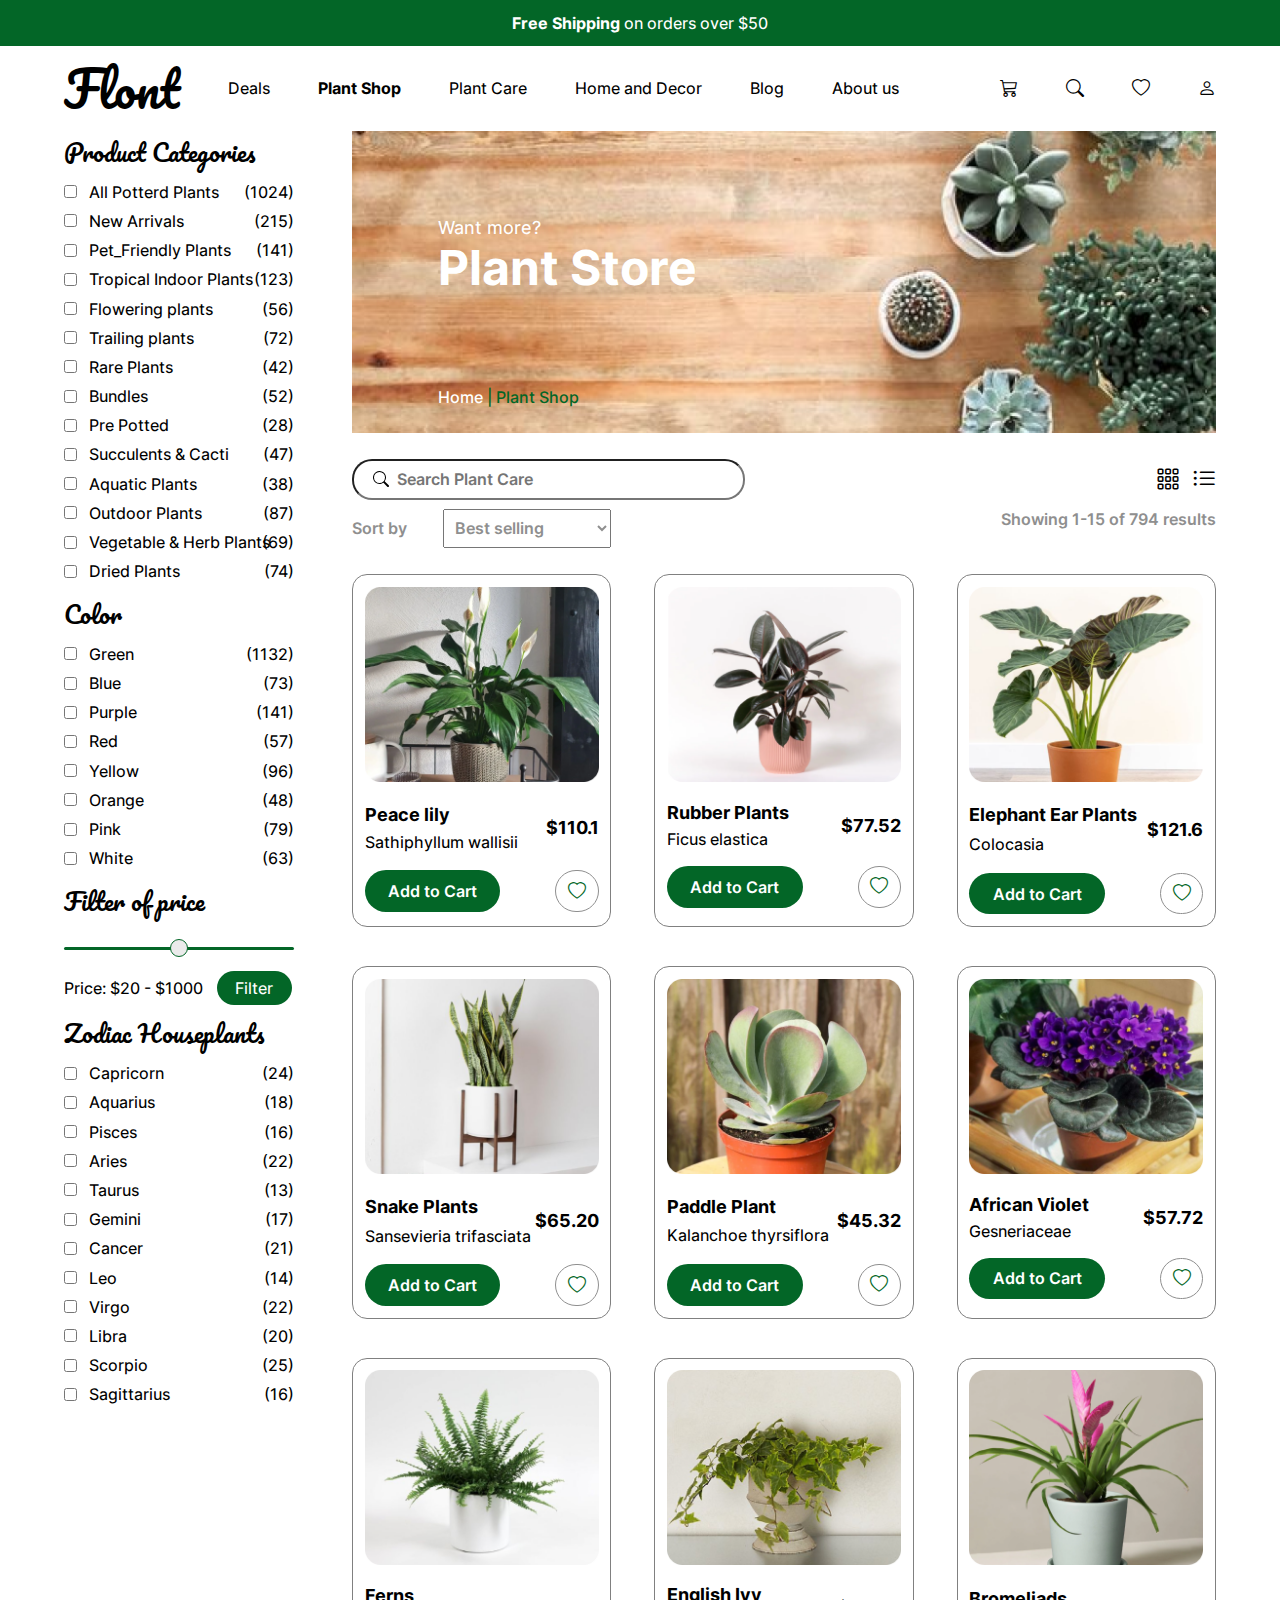
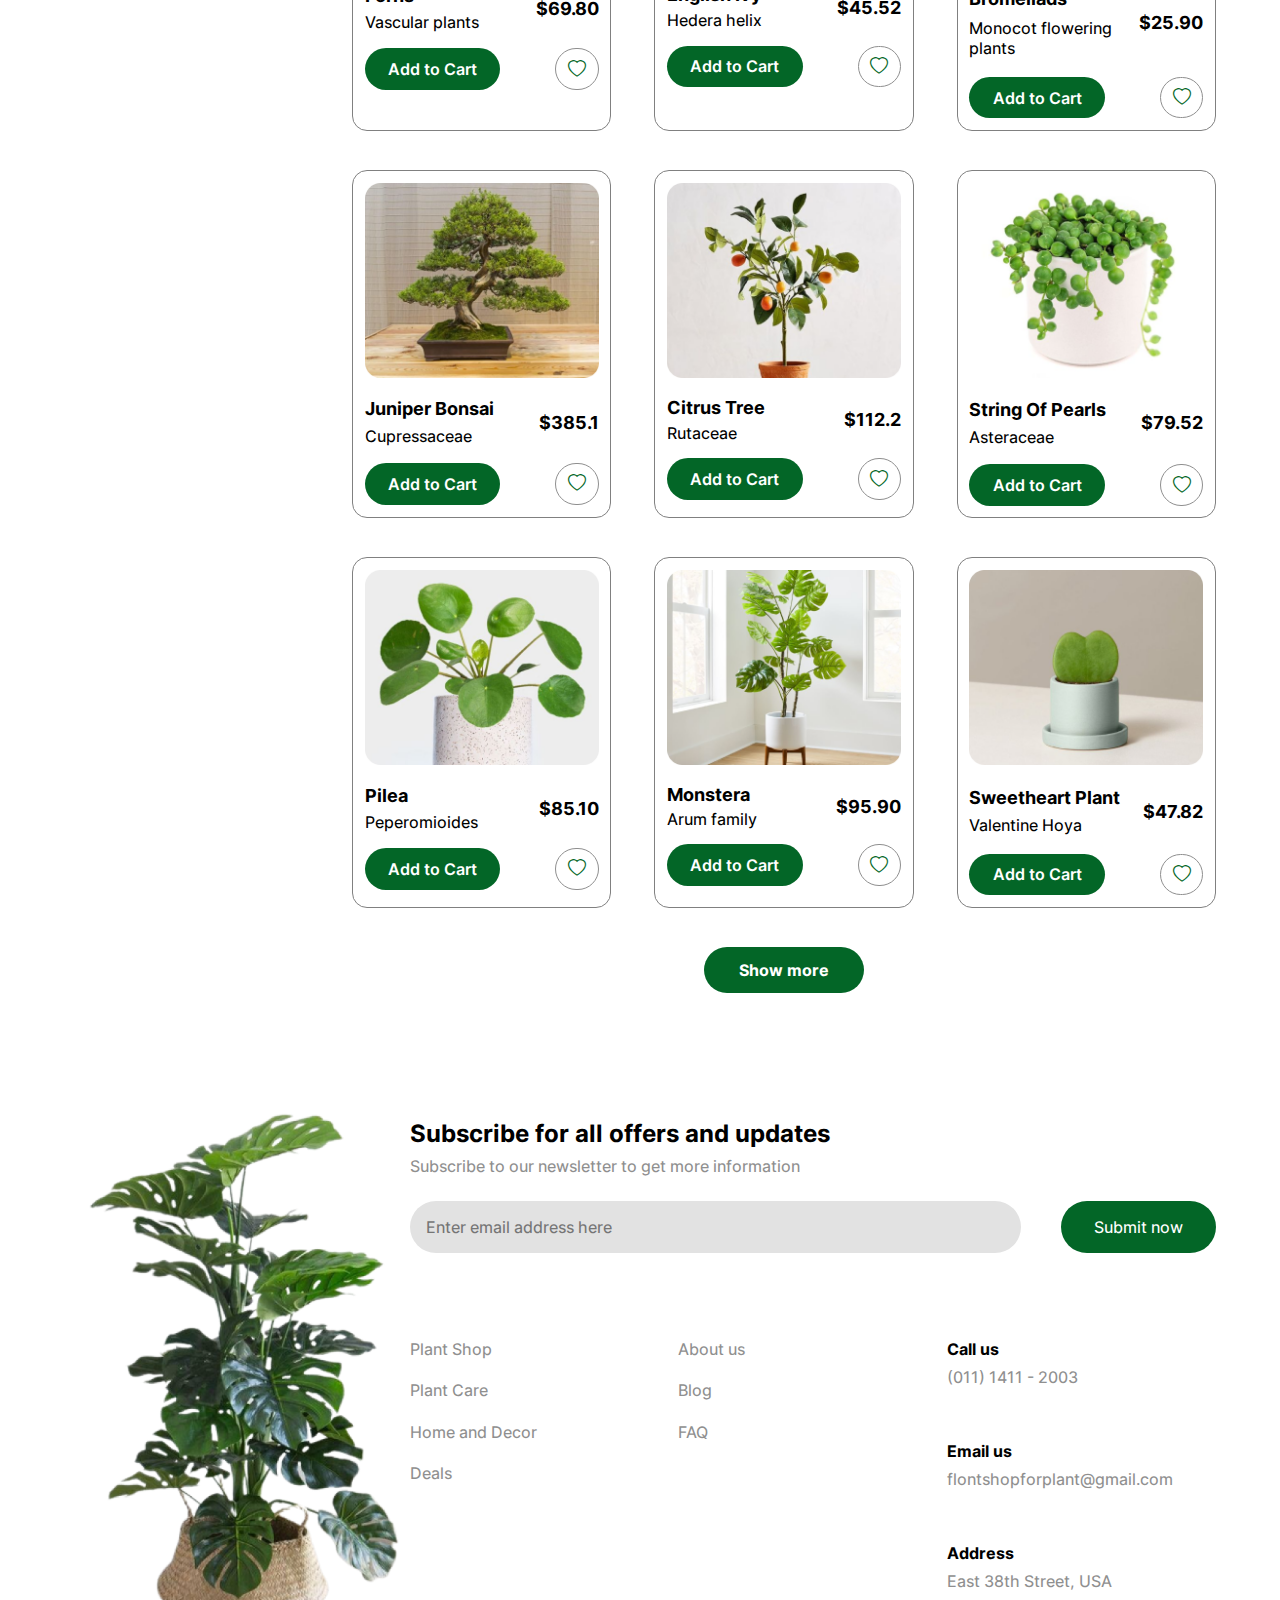
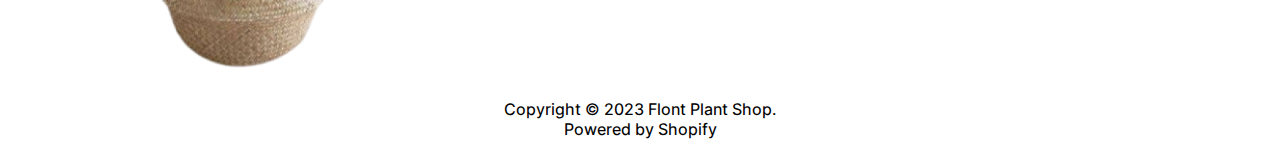
==== commit 4c4cebd5: "carousel" ====
--- a/index.html
+++ b/index.html
@@ -18,35 +18,51 @@
       <div id="header">
         <ul>
           <li class="textPaci xx_large_title">Flont</li>
-          <li class="linkHover">Deals</li>
-          <li class="linkHover filter_green bold">Plant Shop</li>
-          <li class="linkHover">Plant Care</li>
-          <li class="linkHover">Home and Decor</li>
-          <li class="linkHover">Blog</li>
-          <li class="linkHover">About us</li>
+          <li class="linkHover"><a href="#">Deals</a></li>
+          <li class="linkHover"><a href="#" class="filter_green bold">Plant Shop</a></li>
+          <li class="linkHover"><a href="index2.html">Plant Care</a></li>
+          <li class="linkHover"><a href="#">Home and Decor</a></li>
+          <li class="linkHover"><a href="#">Blog</a></li>
+          <li class="linkHover"><a href="#">About us</a></li>
         </ul>
         <ul>
-          <li class="linkHover"><i class="bi bi-cart3 sub-title"></i></li>
-          <li class="linkHover"><i class="bi bi-search sub-title"></i></li>
-          <li class="linkHover"><i class="bi bi-heart sub-title"></i></li>
-          <li class="linkHover"><i class="bi bi-person sub-title"></i></li>
+          <li class="linkHover">
+            <a href="#"><i class="bi bi-cart3 sub-title"></i></a>
+          </li>
+          <li class="linkHover">
+            <a href="#"><i class="bi bi-search sub-title"></i></a>
+          </li>
+          <li class="linkHover">
+            <a href="#"><i class="bi bi-heart sub-title"></i></a>
+          </li>
+          <li class="linkHover">
+            <a href="#"><i class="bi bi-person sub-title"></i></a>
+          </li>
         </ul>
       </div>
       <div id="header_phone">
         <div class="textPaci xx_large_title">Flont</div>
         <ul class="first_nav">
-          <li class="linkHover">Deals</li>
-          <li class="linkHover filter_green bold">Plant Shop</li>
-          <li class="linkHover">Plant Care</li>
-          <li class="linkHover">Home and Decor</li>
-          <li class="linkHover">Blog</li>
-          <li class="linkHover">About us</li>
+          <li class="linkHover"><a href="#">Deals</a></li>
+          <li class="linkHover filter_green bold"><a href="#">Plant Shop</a></li>
+          <li class="linkHover"><a href="index2.html">Plant Care</a></li>
+          <li class="linkHover"><a href="#">Home and Decor</a></li>
+          <li class="linkHover"><a href="#">Blog</a></li>
+          <li class="linkHover"><a href="#">About us</a></li>
         </ul>
         <ul class="second_nav">
-          <li class="linkHover"><i class="bi bi-cart3 sub-title"></i></li>
-          <li class="linkHover"><i class="bi bi-search sub-title"></i></li>
-          <li class="linkHover"><i class="bi bi-heart sub-title"></i></li>
-          <li class="linkHover"><i class="bi bi-person sub-title"></i></li>
+          <li class="linkHover">
+            <a href="#"><i class="bi bi-cart3 sub-title"></i></a>
+          </li>
+          <li class="linkHover">
+            <a href="#"><i class="bi bi-search sub-title"></i></a>
+          </li>
+          <li class="linkHover">
+            <a href="#"><i class="bi bi-heart sub-title"></i></a>
+          </li>
+          <li class="linkHover">
+            <a href="#"><i class="bi bi-person sub-title"></i></a>
+          </li>
         </ul>
       </div>
       <div id="Content">
--- a/CssGeneral.css
+++ b/CssGeneral.css
@@ -21,6 +21,9 @@
 .textPaci {
   font-family: Pacifico;
 }
+.xxx_large_title {
+  font-size: 4rem;
+}
 .xx_large_title {
   font-size: 3rem;
 }
@@ -64,12 +67,17 @@
 .filter_black {
   color: black !important;
 }
-.linkHover:hover {
+.linkHover a {
+  text-decoration: none;
+  color: black;
+}
+.linkHover a:hover {
   color: var(--main-green-color);
   font-weight: bold;
 }
 .container {
-  margin: 0 5%;
+  padding: 0 5%;
+  position: relative;
 }
 #Header_title {
   width: 100%;
@@ -84,8 +92,8 @@
   text-align: center;
 }
 #header {
-  display: flex;
-  justify-content: space-between;
+  display: flex !important;
+  justify-content: space-between !important;
 }
 #header_phone {
   display: none;
@@ -160,7 +168,7 @@
   display: none;
 }
 #right-content_filter_search {
-  background: url(search.svg) no-repeat scroll 5% 50%;
+  background: url(titleImage/search.svg) no-repeat scroll 5% 50%;
   padding: 1% 0;
   display: flex;
   align-items: center;
@@ -193,6 +201,10 @@
   padding: 4.5%;
   border-radius: 15px;
   margin-bottom: 15%;
+  transition: transform 0.3s;
+}
+.product-detail:hover {
+  transform: scale(1.08);
 }
 .product-detail img {
   width: 100%;
@@ -328,7 +340,10 @@
 @media only screen and (max-width: 1000px) {
   * {
     margin: 0;
-    font-size: 10px;
+    font-size: small;
+  }
+  .xxx_large_title {
+    font-size: 3rem;
   }
   .xx_large_title {
     font-size: 2rem;
@@ -343,10 +358,14 @@
     font-size: small;
   }
   #header {
-    display: none;
+    display: none !important;
   }
   #header_phone {
     display: block;
+    color: black !important;
+  }
+  #header_phone a {
+    color: black !important;
   }
   #header_phone div {
     display: flex;
@@ -381,7 +400,9 @@
     scroll-behavior: smooth;
     overflow: scroll;
     height: 100%;
-    padding: 0% 3% 3% 1%;
+    padding: 0% 3% 5% 3%;
+    margin-bottom: 5%;
+    z-index: 1000;
   }
   #filter_icon {
     display: block;
@@ -393,7 +414,7 @@
     width: 80%;
   }
   #right-content_filter_search {
-    background: url(search.svg) no-repeat scroll 5% 50%;
+    background: url(titleImage/search.svg) no-repeat scroll 5% 50%;
     padding: 2% 0;
     display: flex;
     align-items: center;
@@ -418,12 +439,6 @@
     display: grid;
     grid-template-columns: 1fr 1fr 1fr;
     gap: 0 3%;
-  }
-  .product-detail {
-    border: 1px solid gray;
-    padding: 4.5%;
-    border-radius: 15px;
-    margin-bottom: 15%;
   }
   .optionFooterList {
     display: grid;
@@ -461,6 +476,9 @@
     margin: 0;
     font-size: 10px;
   }
+  .xxx_large_title {
+    font-size: 3rem;
+  }
   .xx_large_title {
     font-size: 2rem;
   }
@@ -474,11 +492,15 @@
     font-size: small;
   }
   #header {
-    display: none;
+    display: none !important;
     background-color: var(--main-text-color);
   }
   #header_phone {
     display: block;
+    color: black !important;
+  }
+  #header_phone a {
+    color: black !important;
   }
   #header_phone div {
     display: flex;
@@ -512,7 +534,9 @@
     scroll-behavior: smooth;
     overflow: scroll;
     height: 100%;
-    padding: 0% 3% 3% 1%;
+    padding: 0% 3% 5% 3%;
+    margin-bottom: 5%;
+    z-index: 1000;
   }
   #filter_icon {
     display: block;
@@ -524,7 +548,7 @@
     width: 80%;
   }
   #right-content_filter_search {
-    background: url(search.svg) no-repeat scroll 5% 50%;
+    background: url(titleImage/search.svg) no-repeat scroll 5% 50%;
     padding: 2% 0;
     display: flex;
     align-items: center;
@@ -550,12 +574,6 @@
     display: grid;
     grid-template-columns: 1fr 1fr;
     gap: 0 3%;
-  }
-  .product-detail {
-    border: 1px solid gray;
-    padding: 4.5%;
-    border-radius: 15px;
-    margin-bottom: 15%;
   }
   .optionFooterList {
     display: grid;
